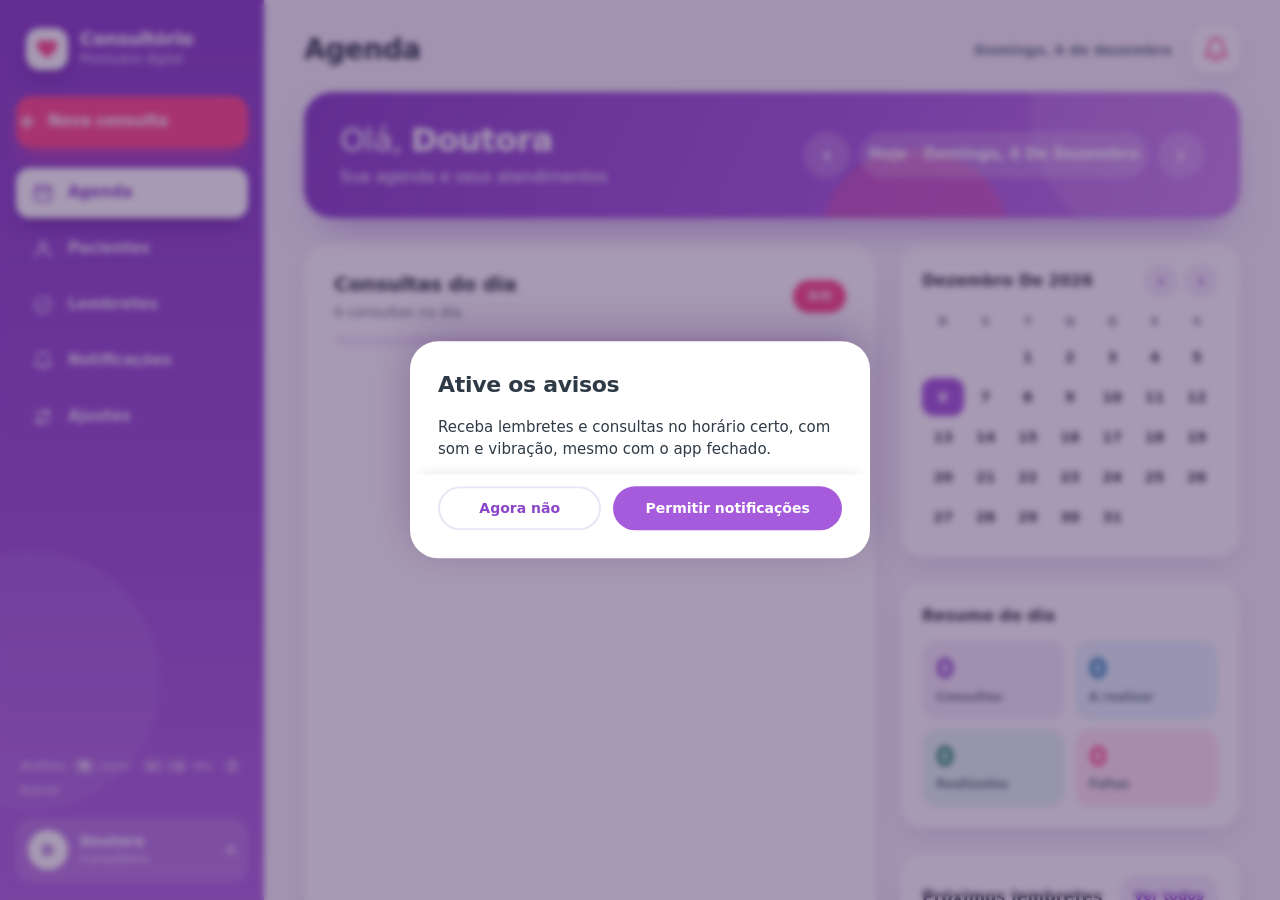
==== index.html @ 51ac5598 "Update index.html" ====
<!DOCTYPE html>
<html lang="pt-BR">
<head>
  <meta charset="UTF-8">
  <meta name="viewport" content="width=device-width, initial-scale=1, viewport-fit=cover, interactive-widget=resizes-content">
  <meta name="theme-color" content="#a55bdb">
  <link rel="manifest" href="manifest.webmanifest">
  <link rel="apple-touch-icon" href="icons/apple-180.png">
  <meta name="apple-mobile-web-app-title" content="Consultório">
  <meta name="color-scheme" content="light">
  <meta name="mobile-web-app-capable" content="yes">
  <meta name="apple-mobile-web-app-capable" content="yes">
  <meta name="apple-mobile-web-app-status-bar-style" content="black-translucent">
  <title>Consultório</title>
  <link rel="stylesheet" href="fonts.css">
  <link rel="stylesheet" href="style.css">
  <link rel="stylesheet" href="desktop.css">
</head>
<body>
  <svg width="0" height="0" style="position:absolute" aria-hidden="true" focusable="false">
    <defs>
      <symbol id="i-plus" viewBox="0 0 24 24" fill="none" stroke="currentColor" stroke-width="2.6" stroke-linecap="round" stroke-linejoin="round"><path d="M12 5v14M5 12h14"/></symbol>
      <symbol id="i-check" viewBox="0 0 24 24" fill="none" stroke="currentColor" stroke-width="3" stroke-linecap="round" stroke-linejoin="round"><path d="M20 6 9 17l-5-5"/></symbol>
      <symbol id="i-trash" viewBox="0 0 24 24" fill="none" stroke="currentColor" stroke-width="1.8" stroke-linecap="round" stroke-linejoin="round"><path d="M3 6h18M8 6V4h8v2M19 6l-1 14H6L5 6M10 11v6M14 11v6"/></symbol>
      <symbol id="i-play" viewBox="0 0 24 24" fill="currentColor" stroke="currentColor" stroke-width="2" stroke-linejoin="round"><path d="M7 4.5v15l13-7.5Z"/></symbol>
      <symbol id="i-pause" viewBox="0 0 24 24" fill="currentColor" stroke="currentColor" stroke-width="2" stroke-linejoin="round"><path d="M7 4h3.5v16H7zM13.5 4H17v16h-3.5z"/></symbol>
      <symbol id="i-reset" viewBox="0 0 24 24" fill="none" stroke="currentColor" stroke-width="2" stroke-linecap="round" stroke-linejoin="round"><path d="M3 12a9 9 0 1 0 3-6.7L3 8"/><path d="M3 3v5h5"/></symbol>
      <symbol id="i-skip" viewBox="0 0 24 24" fill="none" stroke="currentColor" stroke-width="2" stroke-linecap="round" stroke-linejoin="round"><path d="M5 4l10 8-10 8Z"/><path d="M19 5v14"/></symbol>
      <symbol id="i-list" viewBox="0 0 24 24" fill="none" stroke="currentColor" stroke-width="1.7" stroke-linecap="round" stroke-linejoin="round"><path d="M8 6h13M8 12h13M8 18h13M3 6h.01M3 12h.01M3 18h.01"/></symbol>
      <symbol id="i-home" viewBox="0 0 24 24" fill="currentColor" stroke="currentColor" stroke-width="1.6" stroke-linecap="round" stroke-linejoin="round"><path d="M3.5 11 12 4l8.5 7v8.5a1 1 0 0 1-1 1H15v-6H9v6H4.5a1 1 0 0 1-1-1Z"/></symbol>
      <symbol id="i-timer" viewBox="0 0 24 24" fill="none" stroke="currentColor" stroke-width="2" stroke-linecap="round" stroke-linejoin="round"><circle cx="12" cy="13" r="8"/><path d="M12 9v4l2.5 2.5M9 2h6"/></symbol>
      <symbol id="i-chart" viewBox="0 0 24 24" fill="none" stroke="currentColor" stroke-width="2.2" stroke-linecap="round" stroke-linejoin="round"><path d="M5 20v-7M12 20V5M19 20v-10"/></symbol>
      <symbol id="i-settings" viewBox="0 0 24 24" fill="none" stroke="currentColor" stroke-width="2.2" stroke-linecap="round" stroke-linejoin="round"><path d="M4 7h10M18 7h2M4 17h2M10 17h10"/><circle cx="16" cy="7" r="2.2"/><circle cx="8" cy="17" r="2.2"/></symbol>
      <symbol id="i-search" viewBox="0 0 24 24" fill="none" stroke="currentColor" stroke-width="2" stroke-linecap="round" stroke-linejoin="round"><circle cx="11" cy="11" r="7"/><path d="m21 21-4.3-4.3"/></symbol>
      <symbol id="i-heart" viewBox="0 0 24 24" fill="currentColor" stroke="currentColor" stroke-width="1.5" stroke-linejoin="round"><path d="M20.8 4.6a5.5 5.5 0 0 0-7.8 0L12 5.7l-1-1.1a5.5 5.5 0 0 0-7.8 7.8l1 1.1L12 21.2l7.8-7.7 1-1.1a5.5 5.5 0 0 0 0-7.8Z"/></symbol>
      <symbol id="i-calendar" viewBox="0 0 24 24" fill="none" stroke="currentColor" stroke-width="1.6" stroke-linecap="round" stroke-linejoin="round"><rect x="3" y="5" width="18" height="16" rx="3.5"/><path d="M8 3v4M16 3v4M3 10h18M8 15h.01M12 15h.01M16 15h.01"/></symbol>
      <symbol id="i-clock" viewBox="0 0 24 24" fill="none" stroke="currentColor" stroke-width="1.7" stroke-linecap="round" stroke-linejoin="round"><circle cx="12" cy="12" r="9"/><path d="M12 7v5l3 2"/></symbol>
      <symbol id="i-circle-check" viewBox="0 0 24 24" fill="none" stroke="currentColor" stroke-width="1.6" stroke-linecap="round" stroke-linejoin="round"><circle cx="12" cy="12" r="9"/><path d="m8 12.5 2.8 2.8L16 9.5"/></symbol>
      <symbol id="i-flag" viewBox="0 0 24 24" fill="none" stroke="currentColor" stroke-width="2" stroke-linecap="round" stroke-linejoin="round"><path d="M6 21V4"/><path d="M6 4h11l-2.5 4L17 12H6"/></symbol>
      <symbol id="i-download" viewBox="0 0 24 24" fill="none" stroke="currentColor" stroke-width="2" stroke-linecap="round" stroke-linejoin="round"><path d="M12 3v12m0 0-4-4m4 4 4-4M4 21h16"/></symbol>
      <symbol id="i-upload" viewBox="0 0 24 24" fill="none" stroke="currentColor" stroke-width="2" stroke-linecap="round" stroke-linejoin="round"><path d="M12 15V3m0 0L8 7m4-4 4 4M4 21h16"/></symbol>
      <symbol id="i-copy" viewBox="0 0 24 24" fill="none" stroke="currentColor" stroke-width="2" stroke-linecap="round" stroke-linejoin="round"><rect x="9" y="9" width="12" height="12" rx="2"/><path d="M5 15H4a1 1 0 0 1-1-1V4a1 1 0 0 1 1-1h10a1 1 0 0 1 1 1v1"/></symbol>
      <symbol id="i-inbox" viewBox="0 0 24 24" fill="none" stroke="currentColor" stroke-width="1.5" stroke-linecap="round" stroke-linejoin="round"><path d="M22 12h-6l-2 3h-4l-2-3H2"/><path d="M5.5 5.1 2 12v6a2 2 0 0 0 2 2h16a2 2 0 0 0 2-2v-6l-3.5-6.9A2 2 0 0 0 16.7 4H7.3a2 2 0 0 0-1.8 1.1Z"/></symbol>
      <symbol id="i-target" viewBox="0 0 24 24" fill="none" stroke="currentColor" stroke-width="1.8" stroke-linecap="round" stroke-linejoin="round"><circle cx="12" cy="12" r="9"/><circle cx="12" cy="12" r="5"/><circle cx="12" cy="12" r="1"/></symbol>
    <symbol id="i-bell" viewBox="0 0 24 24" fill="none" stroke="currentColor" stroke-width="1.8" stroke-linecap="round" stroke-linejoin="round"><path d="M6 8a6 6 0 0 1 12 0c0 7 3 9 3 9H3s3-2 3-9M10 21h4"/></symbol>
      <symbol id="i-user" viewBox="0 0 24 24" fill="none" stroke="currentColor" stroke-width="1.8" stroke-linecap="round" stroke-linejoin="round"><circle cx="12" cy="8" r="4"/><path d="M4 21a8 8 0 0 1 16 0"/></symbol>
    </defs>
  </svg>
  <div id="app" data-screen="agenda">
    <header class="topbar">
      <div class="tl">
        <button class="back" id="btn-back" type="button" aria-label="Voltar" hidden>‹</button>
        <h1 id="screen-title">Agenda</h1>
      </div>
      <time class="top-date" id="top-date"></time>
      <button class="streak bell js-bell" type="button" aria-label="Notificações"><svg class="ic"><use href="#i-bell"/></svg><b class="js-bell-n" hidden>0</b></button>
    </header>
    <main id="main">
      <section class="screen active" id="screen-agenda">
        <div class="hero">
          <button class="streak bell hero-bell js-bell" type="button" aria-label="Notificações"><svg class="ic"><use href="#i-bell"/></svg><b class="js-bell-n" hidden>0</b></button>
          <h2 class="hello">Olá, <b id="hello-name">Princesa</b></h2>
          <p class="hello-sub">Sua agenda e seus atendimentos</p>
          <div class="dnav">
            <button id="day-prev" type="button" aria-label="Dia anterior">‹</button>
            <button class="lbl" id="day-label" type="button"></button>
            <button id="day-next" type="button" aria-label="Próximo dia">›</button>
          </div>
        </div>
        <div class="panel">
          <div class="panel-h">
            <div>
              <div class="panel-t">Consultas do dia</div>
              <div class="panel-s" id="sum-text">0 consultas no dia</div>
            </div>
            <div class="pill" id="sum-pct">0/0</div>
          </div>
          <div class="bar"><span id="sum-bar"></span></div>
          <ul class="list" id="appt-list"></ul>
          <div class="empty" id="appt-empty" hidden>
            <svg class="ic big-ic"><use href="#i-calendar"/></svg>
            <p class="empty-t">Nenhuma consulta neste dia</p>
            <p class="empty-s">Toque no botão + para agendar.</p>
          </div>
        </div>
        <aside class="side" id="agenda-side" aria-label="Calendário e resumo">
          <section class="dcard">
            <div class="dc-h"><b id="cal-title"></b><span class="cal-nav"><button id="cal-prev" type="button" aria-label="Mês anterior">‹</button><button id="cal-next" type="button" aria-label="Próximo mês">›</button></span></div>
            <div class="cal-wd" aria-hidden="true"><span>D</span><span>S</span><span>T</span><span>Q</span><span>Q</span><span>S</span><span>S</span></div>
            <div class="cal-g" id="cal-grid"></div>
          </section>
          <section class="dcard">
            <div class="dc-h"><span>Resumo do dia</span></div>
            <div class="sx-grid">
              <div class="sx"><b id="sx-total">0</b><span>Consultas</span></div>
              <div class="sx info"><b id="sx-pend">0</b><span>A realizar</span></div>
              <div class="sx ok"><b id="sx-done">0</b><span>Realizadas</span></div>
              <div class="sx bad"><b id="sx-miss">0</b><span>Faltas</span></div>
            </div>
            <p class="next-up" id="next-up" hidden></p>
          </section>
          <section class="dcard">
            <div class="dc-h"><span>Próximos lembretes</span><button class="mini" id="side-rem-all" type="button">Ver todos</button></div>
            <div id="side-rem"></div>
            <p class="row-s dk" id="side-rem-empty" hidden>Nenhum lembrete pendente.</p>
          </section>
        </aside>
      </section>
      <section class="screen" id="screen-patients">
        <label class="search flat">
          <input id="search" type="search" placeholder="Buscar paciente" autocomplete="off" enterkeyhint="search">
          <span class="search-btn"><svg class="ic"><use href="#i-search"/></svg></span>
        </label>
        <div class="card glass" id="patient-card"><div id="patient-list"></div></div>
        <p class="hint" id="patients-empty" hidden>Nenhum paciente encontrado. Toque em + para cadastrar.</p>
      </section>
      <section class="screen" id="screen-patient"><div id="patient-body"></div></section>
      <section class="screen" id="screen-reminders">
        <div class="card glass" id="reminders-card"><div id="reminder-list"></div></div>
        <p class="hint" id="reminders-empty" hidden>Nenhum lembrete. Toque em + para criar.</p>
      </section>
      <section class="screen" id="screen-notifs">
        <div class="card glass" id="notif-card">
          <div class="card-h"><span>Alertas</span><button class="mini" id="notif-readall" type="button">Marcar todas como lidas</button></div>
          <div id="notif-list"></div>
        </div>
        <p class="hint" id="notif-empty" hidden>Nenhuma notificação por enquanto.</p>
      </section>
      <section class="screen" id="screen-more">
        <div class="card glass">
          <div class="card-h"><span>Relatórios</span><button class="mini" id="btn-new-report" type="button">+ Novo</button></div>
          <div id="report-list"></div>
          <p class="row-s" id="reports-empty" hidden>Nenhum relatório gerado.</p>
        </div>
        <div class="card glass">
          <div class="card-h"><span>Perfil profissional</span></div>
          <label class="row"><div><div class="row-t">Nome</div><div class="row-s">Saudação e relatórios</div></div><input class="txt" type="text" maxlength="60" placeholder="Seu nome" autocomplete="off" data-setting="name"></label>
          <label class="row"><div><div class="row-t">CRP</div></div><input class="txt" type="text" maxlength="30" placeholder="00/00000" autocomplete="off" data-setting="crp"></label>
          <label class="row"><div><div class="row-t">Consultório</div></div><input class="txt" type="text" maxlength="60" placeholder="Opcional" autocomplete="off" data-setting="clinic"></label>
        </div>
        <div class="card glass">
          <div class="card-h"><span>Agenda e alertas</span></div>
          <div class="row"><div><div class="row-t">Duração da sessão</div><div class="row-s">minutos (padrão)</div></div><input class="num" type="number" inputmode="numeric" min="10" max="240" data-setting="sessionMin"></div>
          <div class="row"><div><div class="row-t">Avisar antes da consulta</div><div class="row-s">minutos</div></div><input class="num" type="number" inputmode="numeric" min="0" max="1440" data-setting="notifyMin"></div>
          <label class="row"><div><div class="row-t">Vibração</div><div class="row-s">Toques e notificações</div></div><span class="switch"><input type="checkbox" data-setting="vibrate"><i></i></span></label>
          <label class="row"><div><div class="row-t">Som</div></div><span class="switch"><input type="checkbox" data-setting="sound"><i></i></span></label>
        </div>
        <div class="card glass" id="card-push">
          <div class="card-h"><span>Notificações no celular</span><span class="row-s" id="push-status">Verificando…</span></div>
          <p class="row-s" id="push-help"></p>
          <button class="btn light wide mt" id="push-btn" type="button">Ativar notificações</button>
          <label class="row"><div><div class="row-t">Ocultar nome do paciente</div><div class="row-s">Não aparece na tela bloqueada</div></div><span class="switch"><input type="checkbox" id="push-hide"><i></i></span></label>
          <button class="btn soft wide" id="push-test" type="button" hidden>Enviar notificação de teste</button>
        </div>
        <div class="card glass" id="card-cloud">
          <div class="card-h"><span>Conta</span><span class="row-s" id="cloud-status"></span></div>
          <div id="cloud-out">
            <label class="row"><div><div class="row-t">E-mail</div></div><input class="txt" id="cl-email" type="email" autocomplete="username" autocapitalize="none" placeholder="voce@email.com"></label>
            <label class="row"><div><div class="row-t">Senha</div></div><input class="txt" id="cl-pass" type="password" autocomplete="current-password" placeholder="••••••••"></label>
            <button class="btn primary wide" id="cl-login" type="button">Entrar e sincronizar</button>
          </div>
          <div id="cloud-in" hidden>
            <div class="row"><div><div class="row-t" id="cl-who"></div><div class="row-s" id="cl-last"></div></div></div>
            <button class="btn light wide mb" id="cl-sync" type="button">Sincronizar agora</button>
            <button class="btn soft wide" id="cl-logout" type="button">Sair</button>
          </div>
        </div>
        <div class="card glass">
          <div class="card-h"><span>Dados</span></div>
          <div class="btn-grid">
            <button class="btn light" id="btn-export" type="button"><svg class="ic"><use href="#i-download"/></svg>Exportar</button>
            <button class="btn light" id="btn-copy" type="button"><svg class="ic"><use href="#i-copy"/></svg>Copiar</button>
            <button class="btn light" id="btn-import" type="button"><svg class="ic"><use href="#i-upload"/></svg>Importar</button>
          </div>
          <input type="file" id="file-import" accept="application/json,.json" hidden>
          <button class="btn danger wide" id="btn-reset-all" type="button"><svg class="ic"><use href="#i-trash"/></svg>Apagar todos os dados</button>
        </div>
        <p class="hint">Prontuário digital · dados sigilosos, protegidos por login e por regras de acesso na nuvem. · v3</p>
      </section>
    </main>
    <nav class="nav" aria-label="Navegação principal">
      <div class="brand"><span class="brand-mark"><svg class="ic"><use href="#i-heart"/></svg></span><div><b>Consultório</b><small>Prontuário digital</small></div></div>
      <button class="active" data-go="agenda" type="button" aria-label="Agenda" title="Agenda (1)"><svg class="ic"><use href="#i-calendar"/></svg><span>Agenda</span></button>
      <button data-go="patients" type="button" aria-label="Pacientes" title="Pacientes (2)"><svg class="ic"><use href="#i-user"/></svg><span>Pacientes</span></button>
      <button class="fab" id="fab" type="button" aria-label="Novo" title="Novo (N)"><svg class="ic"><use href="#i-plus"/></svg><span class="lbl">Nova consulta</span></button>
      <button data-go="reminders" type="button" aria-label="Lembretes" title="Lembretes (3)"><svg class="ic"><use href="#i-circle-check"/></svg><span>Lembretes</span></button>
      <button class="only-shell" data-go="notifs" type="button" aria-label="Notificações" title="Notificações"><svg class="ic"><use href="#i-bell"/></svg><span>Notificações</span><b class="js-bell-n" hidden>0</b></button>
      <button data-go="more" type="button" aria-label="Mais" title="Ajustes (4)"><svg class="ic"><use href="#i-settings"/></svg><span>Ajustes</span></button>
      <p class="nav-tip">Atalhos: <kbd>N</kbd> novo · <kbd>←</kbd><kbd>→</kbd> dia · <kbd>/</kbd> buscar</p>
      <button class="nav-foot" id="side-me" type="button" aria-label="Perfil e ajustes"><span class="av" id="side-av">P</span><span class="who"><b id="side-name">Princesa</b><small id="side-sub">Consultório</small></span><i class="dot" id="side-dot"></i></button>
    </nav>
  </div>
  <div class="backdrop" id="backdrop"></div>
  <form class="sheet" id="sheet-form" aria-hidden="true" novalidate>
    <div class="grabber"></div>
    <h2 id="form-title"></h2>
    <div id="form-body"></div>
    <div class="btn-grid" id="form-extra"></div>
    <div class="sheet-actions">
      <button type="button" class="btn soft" id="form-cancel">Cancelar</button>
      <button type="submit" class="btn primary">Salvar</button>
    </div>
    <button type="button" class="btn danger wide mt" id="form-del" hidden>Excluir</button>
  </form>
  <div class="sheet" id="sheet-onboard" aria-hidden="true">
    <div class="grabber"></div>
    <h2>Ative os avisos</h2>
    <p class="ob-t">Receba lembretes e consultas no horário certo, com som e vibração, mesmo com o app fechado.</p>
    <p class="ob-t" id="ob-ios" hidden>No iPhone: toque em Compartilhar › Adicionar à Tela de Início e abra o app por lá para poder ativar.</p>
    <div class="sheet-actions">
      <button type="button" class="btn soft" id="ob-later">Agora não</button>
      <button type="button" class="btn primary" id="ob-allow">Permitir notificações</button>
    </div>
  </div>
  <div class="sheet" id="sheet-picker" aria-hidden="true">
    <div class="grabber"></div>
    <h2 id="picker-title"></h2>
    <ul class="pick-list" id="picker-list"></ul>
  </div>
  <div class="dialog" id="dialog" aria-hidden="true">
    <div class="dialog-box" role="alertdialog" aria-labelledby="dlg-title" aria-describedby="dlg-text">
      <h3 id="dlg-title">Confirmar</h3>
      <p id="dlg-text"></p>
      <div class="sheet-actions">
        <button type="button" class="btn soft" id="dlg-cancel">Cancelar</button>
        <button type="button" class="btn danger-solid" id="dlg-ok">Confirmar</button>
      </div>
    </div>
  </div>
  <div class="toasts" id="toasts" aria-live="polite"></div>
  <div id="print-area"></div>
  <script type="module" src="app.js"></script>
</body>
</html>
---- fonts.css ----
/* Montserrat (variável, subset latin) — OFL. Embutida para funcionar 100% offline. */
@font-face {
  font-family: "Montserrat";
  font-style: normal;
  font-weight: 100 900;
  font-display: swap;
  src: url([data-uri]) format("woff2");
}
---- style.css ----
:root {
  --purple: #b574e6;
  --deep: #9650d4;
  --pink: #ff4f8b;
  --navy: #2e3b47;
  --gray: #9fb1be;
  --line: #ece4f5;
  --lav: #f4ecfb;
  --tab-h: 78px;
  --safe-top: env(safe-area-inset-top, 0px);
  --safe-bottom: env(safe-area-inset-bottom, 0px);
  --ease: cubic-bezier(0.2, 0.9, 0.3, 1);
  font-family: "Montserrat", ui-rounded, -apple-system, BlinkMacSystemFont, "Segoe UI", Roboto, "Helvetica Neue", Arial, sans-serif;
}
* { box-sizing: border-box; -webkit-tap-highlight-color: transparent; }
html, body {
  margin: 0;
  height: 100%;
  background: var(--purple);
  color: var(--navy);
  overscroll-behavior: none;
  -webkit-font-smoothing: antialiased;
  -webkit-text-size-adjust: 100%;
  -webkit-touch-callout: none;
  -webkit-user-select: none;
  user-select: none;
}
input { -webkit-user-select: text; user-select: text; }
body { position: fixed; inset: 0; overflow: hidden; }
body.lock #main { overflow: hidden; }
button, input { font: inherit; color: inherit; }
button { border: 0; background: none; cursor: pointer; padding: 0; touch-action: manipulation; }
ul { list-style: none; margin: 0; padding: 0; }
h1, h2, h3, p { margin: 0; }
[hidden] { display: none !important; }
.ic { width: 22px; height: 22px; flex: none; }
.glass { background: var(--deep); color: #fff; }
#app {
  position: relative;
  height: 100%;
  display: flex;
  flex-direction: column;
  background: #fff;
  transition: background 0.3s;
}
#app[data-screen="agenda"] { background: var(--purple); }
#app[data-screen="agenda"] .topbar { display: none; }
.topbar {
  display: flex;
  align-items: center;
  justify-content: space-between;
  background: #fff;
  padding: calc(var(--safe-top) + 22px) 24px 16px;
}
.topbar h1 { font-size: 22px; font-weight: 700; color: var(--navy); letter-spacing: -0.2px; }
.sub { color: var(--gray); font-size: 14px; font-weight: 500; margin-top: 2px; }
.sub::first-letter { text-transform: uppercase; }
.streak {
  min-width: 56px; height: 48px; padding: 0 6px; display: flex; align-items: center; justify-content: center; gap: 6px;
  color: var(--pink); font-weight: 800; border-radius: 24px; transition: transform 0.15s;
}
.streak .ic { width: 28px; height: 28px; }
.streak span { color: var(--navy); font-size: 15px; }
.streak:active { transform: scale(0.9); }
#main {
  flex: 1;
  min-height: 0;
  overflow-y: auto;
  overflow-x: hidden;
  background: var(--purple);
  scroll-behavior: smooth;
  -webkit-overflow-scrolling: touch;
}
#main::-webkit-scrollbar { display: none; }
.screen { display: none; min-height: 100%; }
.screen:not(#screen-agenda) { padding: 24px 22px calc(var(--tab-h) + var(--safe-bottom) + 28px); }
.screen.active { display: block; animation: screenIn 0.35s var(--ease); }
#screen-agenda.active { display: flex; flex-direction: column; }
@keyframes screenIn {
  from { opacity: 0; transform: translateX(18px); }
  to { opacity: 1; transform: none; }
}
.hero { padding: calc(var(--safe-top) + 38px) 24px 26px; color: #fff; }
.hello { font-size: 34px; font-weight: 300; letter-spacing: -0.6px; line-height: 1.15; }
.hello b { font-weight: 800; }
.hello-sub { margin-top: 8px; font-size: 15px; font-weight: 400; color: rgba(255, 255, 255, 0.85); }
.search {
  display: flex; align-items: center; justify-content: space-between; gap: 10px;
  height: 66px; margin: 26px 0 26px; padding: 0 9px 0 28px; border-radius: 33px;
  background: var(--deep);
}
.search input {
  flex: 1; min-width: 0; background: none; border: 0; outline: 0; color: #fff; font-size: 16px; font-weight: 500;
}
.search input::placeholder { color: #fff; opacity: 0.92; }
.search input::-webkit-search-cancel-button { display: none; }
.search-btn { width: 48px; height: 48px; flex: none; border-radius: 50%; background: rgba(255, 255, 255, 0.2); display: grid; place-items: center; color: #fff; }
.search-btn .ic { width: 24px; height: 24px; }
.cat-h { font-size: 18px; font-weight: 500; color: rgba(255, 255, 255, 0.88); margin-bottom: 14px; }
.chips { display: grid; grid-template-columns: repeat(4, 1fr); gap: 12px; }
.chip { display: flex; flex-direction: column; align-items: center; gap: 9px; color: #fff; font-size: 12px; font-weight: 600; min-width: 0; }
.chip .tile {
  width: 100%; aspect-ratio: 1; border-radius: 26px; background: var(--deep); display: grid; place-items: center;
  transition: all 0.28s var(--ease);
}
.chip .tile .ic { width: 34px; height: 34px; }
.chip .lbl { opacity: 0.92; max-width: 100%; overflow: hidden; text-overflow: ellipsis; white-space: nowrap; }
.chip.active .tile { background: #fff; color: var(--deep); box-shadow: 0 10px 22px rgba(72, 20, 128, 0.35); transform: translateY(-2px); }
.chip.active .lbl { font-weight: 800; opacity: 1; }
.chip:active .tile { transform: scale(0.93); }
.panel {
  flex: 1; background: #fff; color: var(--navy);
  border-radius: 34px 34px 0 0;
  padding: 26px 24px calc(var(--tab-h) + var(--safe-bottom) + 24px);
}
.panel-h { display: flex; justify-content: space-between; align-items: center; margin-bottom: 14px; }
.panel-t { font-size: 20px; font-weight: 800; letter-spacing: -0.3px; }
.panel-s { font-size: 13px; color: var(--gray); font-weight: 500; margin-top: 3px; }
.pill { background: var(--pink); color: #fff; padding: 7px 15px; border-radius: 999px; font-weight: 700; font-size: 13px; }
.bar { height: 8px; border-radius: 99px; background: var(--lav); overflow: hidden; margin-bottom: 4px; }
.bar span { display: block; height: 100%; width: 0; border-radius: inherit; background: linear-gradient(90deg, var(--purple), var(--pink)); transition: width 0.6s var(--ease); }
.list { margin-top: 6px; }
.task {
  display: flex; align-items: flex-start; gap: 12px; padding: 18px 0;
  border-top: 1px solid var(--line);
  animation: taskIn 0.4s var(--ease) backwards;
  transition: opacity 0.3s, transform 0.3s;
}
.task:first-child { border-top: 0; }
.task.removing { opacity: 0; transform: translateX(48px); }
@keyframes taskIn { from { opacity: 0; transform: translateY(10px); } }
.check { width: 44px; height: 44px; flex: none; display: grid; place-items: center; margin: -7px 0 -7px -9px; border-radius: 50%; }
.check .ic {
  width: 26px; height: 26px; padding: 5px; border-radius: 50%;
  border: 2px solid var(--purple); color: transparent; transition: all 0.3s var(--ease);
}
.check:active .ic { transform: scale(0.8); }
.task.done .check .ic { background: var(--purple); color: #fff; }
.task-main { flex: 1; min-width: 0; }
.task-top { display: flex; align-items: flex-start; justify-content: space-between; gap: 12px; }
.task-title { font-size: 17px; font-weight: 700; line-height: 1.3; overflow-wrap: anywhere; padding-top: 2px; cursor: pointer; }
.task.done .task-title { color: var(--gray); text-decoration: line-through; font-weight: 600; }
.pill-btn {
  position: relative; flex: none; height: 34px; padding: 0 20px; border-radius: 999px;
  background: var(--pink); color: #fff; font-weight: 700; font-size: 14px;
  box-shadow: 0 5px 14px rgba(255, 79, 139, 0.35); transition: transform 0.15s;
}
.pill-btn::after { content: ""; position: absolute; inset: -8px -4px; }
.pill-btn:active { transform: scale(0.92); }
.task.done .pill-btn { display: none; }
.task-rows { cursor: pointer; }
.trow { display: flex; align-items: center; gap: 10px; margin-top: 10px; color: var(--gray); font-size: 14px; font-weight: 500; min-height: 26px; }
.trow span.rt { flex: 1; min-width: 0; overflow: hidden; text-overflow: ellipsis; white-space: nowrap; }
.ri { width: 26px; height: 26px; flex: none; border-radius: 50%; border: 1.6px solid var(--purple); color: var(--purple); display: grid; place-items: center; }
.ri .ic { width: 14px; height: 14px; }
.task[data-p="alta"] .ri.p { border-color: var(--pink); color: var(--pink); }
.task[data-p="media"] .ri.p { border-color: #ffa35c; color: #ffa35c; }
.task[data-p="baixa"] .ri.p { border-color: #3cc9a0; color: #3cc9a0; }
.trow.over { color: var(--pink); font-weight: 700; }
.trow.over .ri { border-color: var(--pink); color: var(--pink); }
.trow .icon-btn { margin: -10px -10px -10px auto; }
.icon-btn { width: 44px; height: 44px; border-radius: 50%; display: grid; place-items: center; color: var(--gray); transition: transform 0.15s, background 0.2s; }
.icon-btn:active { transform: scale(0.86); background: var(--lav); color: var(--pink); }
.icon-btn .ic { width: 20px; height: 20px; }
.sk { height: 68px; margin-top: 12px; border-radius: 20px; background: var(--lav); position: relative; overflow: hidden; }
.sk::after {
  content: ""; position: absolute; inset: 0;
  background: linear-gradient(100deg, transparent 20%, rgba(255, 255, 255, 0.85) 50%, transparent 80%);
  transform: translateX(-100%); animation: shimmer 1.3s infinite;
}
@keyframes shimmer { to { transform: translateX(100%); } }
.empty { text-align: center; padding: 40px 16px 20px; color: var(--gray); }
.big-ic { width: 64px; height: 64px; margin-bottom: 10px; color: var(--purple); }
.empty-t { color: var(--navy); font-weight: 800; font-size: 18px; margin-bottom: 4px; }
.empty-s { font-size: 14px; font-weight: 500; }
.nav {
  position: fixed; z-index: 30; left: 0; right: 0; bottom: 0;
  height: calc(var(--tab-h) + var(--safe-bottom));
  padding: 0 10px var(--safe-bottom);
  display: grid; grid-template-columns: 1fr 1fr 88px 1fr 1fr; align-items: center;
  background: #fff; transition: background 0.3s;
}
.nav::before {
  content: ""; position: absolute; top: 0; left: 30px; right: 30px; height: 2px; border-radius: 2px;
  background: #b9c7d2; transition: background 0.3s;
}
#app:not([data-screen="agenda"]) .nav { background: var(--purple); }
#app:not([data-screen="agenda"]) .nav::before { background: rgba(255, 255, 255, 0.75); }
.nav button[data-go] {
  position: relative; height: 60px; display: grid; place-items: center; color: var(--gray);
  transition: color 0.25s, transform 0.15s;
}
.nav button[data-go] .ic { width: 28px; height: 28px; transition: transform 0.3s var(--ease); }
.nav button[data-go].active { color: var(--purple); }
.nav button[data-go].active .ic { transform: scale(1.12); }
.nav button[data-go].active::after {
  content: ""; position: absolute; bottom: 5px; width: 5px; height: 5px; border-radius: 50%; background: currentColor;
}
.nav button[data-go]:active { transform: scale(0.88); }
#app:not([data-screen="agenda"]) .nav button[data-go] { color: rgba(255, 255, 255, 0.66); }
#app:not([data-screen="agenda"]) .nav button[data-go].active { color: #fff; }
.fab {
  justify-self: center; width: 66px; height: 66px; border-radius: 50%; display: grid; place-items: center; color: #fff;
  background: var(--pink); box-shadow: 0 10px 24px rgba(255, 79, 139, 0.45);
  transition: transform 0.25s var(--ease), background 0.3s, box-shadow 0.3s;
}
.fab .ic { width: 32px; height: 32px; }
.fab:active { transform: scale(0.88) rotate(90deg); }
#app:not([data-screen="agenda"]) .fab { background: var(--deep); box-shadow: none; }
.seg { display: flex; gap: 10px; margin-bottom: 26px; }
.seg button {
  flex: 1; min-height: 48px; padding: 0 6px; border-radius: 999px; background: var(--deep); color: #fff;
  font-weight: 600; font-size: 13px; transition: all 0.25s var(--ease);
}
.seg button.active { background: #fff; color: var(--deep); font-weight: 800; box-shadow: 0 6px 16px rgba(72, 20, 128, 0.3); }
.seg button:active { transform: scale(0.95); }
.timer {
  position: relative; width: min(76vw, 310px); aspect-ratio: 1; margin: 4px auto 26px;
  border-radius: 50%; display: grid; place-items: center; background: var(--deep); color: #fff;
}
.ring { position: absolute; inset: 4px; width: calc(100% - 8px); height: calc(100% - 8px); transform: rotate(-90deg); }
.ring circle { fill: none; stroke-width: 9; }
.ring-bg { stroke: rgba(255, 255, 255, 0.18); }
.ring-fg {
  stroke: #fff; stroke-linecap: round; stroke-dasharray: 565.49; stroke-dashoffset: 0;
  transition: stroke-dashoffset 0.3s linear;
}
#screen-focus[data-mode="short"] .ring-fg,
#screen-focus[data-mode="long"] .ring-fg { stroke: #ffc2dc; }
.timer-center { text-align: center; z-index: 1; }
.time { font-size: clamp(54px, 17vw, 74px); font-weight: 700; letter-spacing: -2px; font-variant-numeric: tabular-nums; line-height: 1; }
.mode-label { margin-top: 10px; color: rgba(255, 255, 255, 0.85); font-weight: 600; letter-spacing: 1.2px; text-transform: uppercase; font-size: 12px; }
.active-task {
  width: 100%; min-height: 58px; border-radius: 29px; display: flex; align-items: center; gap: 12px;
  padding: 0 24px; text-align: left; font-weight: 600; font-size: 15px; margin-bottom: 26px;
  background: var(--deep); color: rgba(255, 255, 255, 0.85); transition: transform 0.15s;
}
.active-task span { flex: 1; overflow: hidden; text-overflow: ellipsis; white-space: nowrap; }
.active-task.has { color: #fff; }
.active-task:active { transform: scale(0.98); }
.controls { display: flex; align-items: center; justify-content: center; gap: 24px; }
.ctrl { width: 60px; height: 60px; border-radius: 50%; display: grid; place-items: center; background: var(--deep); color: #fff; transition: transform 0.15s var(--ease); }
.ctrl:active { transform: scale(0.88); }
.ctrl.main { width: 86px; height: 86px; background: #fff; color: var(--deep); box-shadow: 0 12px 28px rgba(72, 20, 128, 0.35); }
.ctrl.main .ic { width: 34px; height: 34px; }
.dots { display: flex; justify-content: center; gap: 10px; margin-top: 28px; }
.dots i { width: 12px; height: 12px; border-radius: 50%; border: 2px solid rgba(255, 255, 255, 0.85); transition: all 0.3s var(--ease); }
.dots i.on { background: #fff; transform: scale(1.1); }
.hint { text-align: center; color: rgba(255, 255, 255, 0.85); font-size: 13px; font-weight: 500; margin: 14px 0 4px; }
.grid { display: grid; grid-template-columns: 1fr 1fr; gap: 14px; margin-bottom: 16px; }
.stat { border-radius: 28px; padding: 18px; }
.stat-l { color: rgba(255, 255, 255, 0.8); font-size: 13px; font-weight: 500; }
.stat-v { font-size: 24px; font-weight: 800; margin-top: 8px; letter-spacing: -0.5px; }
.card { border-radius: 28px; padding: 20px 20px; margin-bottom: 16px; }
.card-h { display: flex; justify-content: space-between; align-items: center; font-weight: 700; font-size: 17px; margin-bottom: 10px; }
.muted { color: rgba(255, 255, 255, 0.8); font-weight: 500; font-size: 14px; }
.chart { display: flex; align-items: flex-end; justify-content: space-between; gap: 8px; height: 170px; padding-top: 18px; }
.col { flex: 1; height: 100%; display: flex; flex-direction: column; justify-content: flex-end; align-items: center; gap: 6px; }
.col .v { font-size: 11px; color: rgba(255, 255, 255, 0.85); font-weight: 600; min-height: 14px; }
.col .b { width: 100%; max-width: 32px; border-radius: 12px; min-height: 6px; height: 0; background: #fff; transition: height 0.7s var(--ease); }
.col.zero .b { background: rgba(255, 255, 255, 0.22); }
.col.today .b { background: var(--pink); }
.col .d { font-size: 12px; color: rgba(255, 255, 255, 0.8); text-transform: capitalize; font-weight: 500; }
.col.today .d { color: #fff; font-weight: 800; }
.kv { display: flex; justify-content: space-between; align-items: center; padding: 14px 0; border-top: 1px solid rgba(255, 255, 255, 0.16); color: rgba(255, 255, 255, 0.85); font-size: 14px; font-weight: 500; }
.kv b { color: #fff; font-weight: 800; }
.row { display: flex; justify-content: space-between; align-items: center; gap: 12px; min-height: 60px; padding: 8px 0; border-top: 1px solid rgba(255, 255, 255, 0.16); }
.card-h + .row { border-top: 0; }
.row-t { font-weight: 600; font-size: 15px; }
.row-s { color: rgba(255, 255, 255, 0.7); font-size: 12px; margin-top: 2px; font-weight: 500; }
.num, .txt {
  height: 48px; border-radius: 24px; font-weight: 700; font-size: 16px; text-align: center; outline: none;
  background: rgba(255, 255, 255, 0.18); border: 2px solid transparent; color: #fff;
}
.num { width: 78px; }
.txt { width: 150px; padding: 0 16px; text-align: right; }
.txt::placeholder { color: rgba(255, 255, 255, 0.6); font-weight: 500; }
.num:focus, .txt:focus { border-color: #fff; }
.switch { position: relative; width: 56px; height: 32px; flex: none; }
.switch input { position: absolute; inset: 0; opacity: 0; margin: 0; width: 100%; height: 100%; cursor: pointer; z-index: 1; }
.switch i { position: absolute; inset: 0; border-radius: 99px; background: rgba(255, 255, 255, 0.28); transition: background 0.3s; }
.switch i::after {
  content: ""; position: absolute; top: 3px; left: 3px; width: 26px; height: 26px; border-radius: 50%;
  background: #fff; box-shadow: 0 2px 6px rgba(40, 0, 80, 0.3); transition: transform 0.3s var(--ease);
}
.switch input:checked + i { background: var(--pink); }
.switch input:checked + i::after { transform: translateX(24px); }
.btn-grid { display: grid; grid-template-columns: repeat(3, 1fr); gap: 10px; margin: 4px 0 12px; }
.btn {
  min-height: 52px; border-radius: 26px; display: inline-flex; align-items: center; justify-content: center; gap: 8px;
  font-weight: 700; font-size: 14px; padding: 0 14px; transition: transform 0.15s var(--ease), filter 0.2s;
}
.btn:active { transform: scale(0.95); filter: brightness(0.96); }
.btn .ic { width: 18px; height: 18px; }
.btn.wide { width: 100%; }
.btn.light { background: #fff; color: var(--deep); }
.btn.danger { background: var(--pink); color: #fff; }
.btn.primary { background: var(--purple); color: #fff; }
.btn.soft { background: var(--lav); color: var(--deep); }
.btn.danger-solid { background: var(--pink); color: #fff; }
.backdrop {
  position: fixed; inset: 0; z-index: 40; background: rgba(46, 16, 74, 0.5);
  opacity: 0; pointer-events: none; transition: opacity 0.3s;
}
.backdrop.open { opacity: 1; pointer-events: auto; }
.sheet {
  position: fixed; z-index: 50; left: 0; right: 0; bottom: 0;
  max-height: 90dvh; overflow-y: auto; background: #fff; color: var(--navy);
  border-radius: 34px 34px 0 0; padding: 12px 24px calc(var(--safe-bottom) + 26px);
  transform: translateY(105%); transition: transform 0.4s var(--ease); visibility: hidden;
  box-shadow: 0 -10px 40px rgba(60, 10, 100, 0.25);
}
.sheet.open { transform: none; visibility: visible; }
.grabber { width: 42px; height: 5px; border-radius: 9px; background: #e2d6ee; margin: 2px auto 16px; }
.sheet h2 { font-size: 22px; font-weight: 800; margin-bottom: 16px; letter-spacing: -0.3px; }
.field { display: block; margin-bottom: 16px; }
.field > span { display: block; color: var(--gray); font-size: 13px; font-weight: 600; margin: 0 0 7px 6px; }
.field input {
  width: 100%; height: 54px; border-radius: 27px; padding: 0 20px; font-size: 16px; font-weight: 500; outline: none;
  background: #fff; border: 2px solid var(--purple); color: var(--deep); color-scheme: light;
  transition: border-color 0.2s, box-shadow 0.2s;
}
.field input::placeholder { color: #cdb3ee; }
.field input:focus, .field input:focus-visible { outline: none; box-shadow: 0 0 0 4px rgba(181, 116, 230, 0.22); }
.two .field input { padding: 0 14px; }
.field input.err { border-color: var(--pink); animation: shake 0.35s; }
@keyframes shake { 25% { transform: translateX(-6px); } 75% { transform: translateX(6px); } }
.two { display: grid; grid-template-columns: 1fr 1fr; gap: 12px; }
.sheet-actions { display: grid; grid-template-columns: 1fr 1.4fr; gap: 12px; margin-top: 8px; }
.sheet .seg { margin: 0; gap: 8px; }
.sheet .seg button { background: var(--lav); color: var(--deep); font-size: 14px; }
.sheet .seg button.active { background: var(--purple); color: #fff; box-shadow: none; }
.pick-list { display: flex; flex-direction: column; gap: 10px; }
.pick {
  width: 100%; min-height: 56px; border-radius: 28px; display: flex; align-items: center; gap: 12px;
  padding: 0 22px; text-align: left; font-weight: 600; background: var(--lav); color: var(--navy);
  border: 2px solid transparent; transition: transform 0.15s, background 0.2s;
}
.pick:active { transform: scale(0.98); }
.pick.sel { border-color: var(--purple); background: #efe0fb; }
.pick span { flex: 1; overflow: hidden; text-overflow: ellipsis; white-space: nowrap; }
.pick small { color: var(--deep); font-weight: 700; }
.dialog {
  position: fixed; inset: 0; z-index: 60; display: grid; place-items: center; padding: 24px;
  background: rgba(46, 16, 74, 0.55); opacity: 0; pointer-events: none; transition: opacity 0.25s;
}
.dialog.open { opacity: 1; pointer-events: auto; }
.dialog-box { width: 100%; max-width: 360px; border-radius: 30px; padding: 24px; background: #fff; transform: scale(0.92); transition: transform 0.3s var(--ease); }
.dialog.open .dialog-box { transform: none; }
.dialog-box h3 { font-size: 19px; font-weight: 800; margin-bottom: 8px; }
.dialog-box p { color: var(--gray); font-size: 14px; font-weight: 500; line-height: 1.5; margin-bottom: 16px; }
.toasts {
  position: fixed; z-index: 100; left: 16px; right: 16px; top: calc(var(--safe-top) + 12px);
  display: flex; flex-direction: column; align-items: center; gap: 8px; pointer-events: none;
}
.toast {
  pointer-events: auto; display: flex; align-items: center; gap: 12px; max-width: 420px; width: 100%;
  min-height: 54px; padding: 8px 10px 8px 22px; border-radius: 27px; font-size: 14px; font-weight: 600;
  background: var(--navy); color: #fff; box-shadow: 0 10px 30px rgba(30, 10, 60, 0.35);
  transform: translateY(-24px) scale(0.95); opacity: 0; transition: all 0.35s var(--ease);
}
.toast.show { transform: none; opacity: 1; }
.toast span { flex: 1; }
.toast button { min-height: 40px; padding: 0 18px; border-radius: 20px; color: #fff; font-weight: 700; background: var(--pink); }
.toast.ok { background: var(--deep); }
.toast.err { background: #d63a6a; }
button:focus-visible, input:focus-visible { outline: 2px solid var(--pink); outline-offset: 2px; }
@media (prefers-reduced-motion: reduce) {
  *, *::before, *::after { animation-duration: 0.01ms !important; transition-duration: 0.01ms !important; }
}
@media (max-height: 680px) {
  .timer { width: min(58vw, 230px); margin-bottom: 18px; }
  .hero { padding-top: calc(var(--safe-top) + 24px); }
}
.topbar .tl{display:flex;align-items:center}
.back{width:44px;height:44px;margin:0 4px 0 -10px;color:var(--navy);font-size:30px;font-weight:700}
.bell{position:relative}
.bell b{position:absolute;top:2px;right:2px;min-width:18px;height:18px;border-radius:9px;background:var(--pink);color:#fff;font-size:11px;display:grid;place-items:center;padding:0 4px}
.hero{position:relative}
.hero-bell{position:absolute;top:calc(var(--safe-top) + 26px);right:14px;color:#fff}
.dnav{display:flex;align-items:center;gap:10px;margin-top:24px}
.dnav button{width:46px;height:46px;border-radius:50%;background:var(--deep);color:#fff;font-size:24px;font-weight:700}
.dnav .lbl{flex:1;width:auto;border-radius:23px;font-size:15px;font-weight:700;text-transform:capitalize}
.appt{display:flex;gap:14px;padding:16px 0;border-top:1px solid var(--line);cursor:pointer}
.appt:first-child{border-top:0}
.appt .tm{width:56px;flex:none;font-weight:800;font-size:16px;color:var(--deep)}
.appt .tm small{display:block;color:var(--gray);font-weight:600;font-size:11px;margin-top:2px}
.appt .bd{flex:1;min-width:0}
.appt .nm{font-weight:700;font-size:16px;overflow-wrap:anywhere}
.appt .sb{color:var(--gray);font-size:13px;font-weight:500;margin-top:3px}
.st{flex:none;align-self:center;height:32px;padding:0 12px;border-radius:99px;font-size:12px;font-weight:700;background:var(--lav);color:var(--deep)}
.st[data-s="confirmada"]{background:#e3f6ff;color:#1b7fb3}
.st[data-s="realizada"]{background:#dcf6ec;color:#16885f}
.st[data-s="faltou"],.st[data-s="cancelada"]{background:#ffe3ec;color:var(--pink)}
.item{display:flex;align-items:center;gap:12px;min-height:60px;padding:10px 0;border-top:1px solid rgba(255,255,255,.16);cursor:pointer;text-align:left;width:100%;color:#fff}
.card-h + .item,.item:first-child{border-top:0}
.item .bd{flex:1;min-width:0}
.item .t{font-weight:700;font-size:15px;overflow-wrap:anywhere}
.item .s{color:rgba(255,255,255,.72);font-size:12px;font-weight:500;margin-top:2px}
.item.unread .t::before{content:"";display:inline-block;width:8px;height:8px;border-radius:50%;background:var(--pink);margin-right:8px}
.item.done .t{text-decoration:line-through;opacity:.7}
.tick{width:28px;height:28px;border-radius:50%;border:2px solid #fff;display:grid;place-items:center;flex:none;color:transparent}
.tick .ic{width:16px;height:16px}
.tick.on{background:#fff;color:var(--deep)}
.mini{height:34px;padding:0 14px;border-radius:17px;background:rgba(255,255,255,.2);color:#fff;font-weight:700;font-size:13px}
.mini.mt{margin-top:10px}
.search.flat{margin:0 0 16px;height:58px}
.field textarea,.field select{width:100%;border-radius:22px;padding:14px 18px;font-size:15px;font-weight:500;outline:none;background:#fff;border:2px solid var(--purple);color:var(--deep);font-family:inherit;resize:vertical;min-height:54px;color-scheme:light}
.field select{height:54px;padding:0 18px;border-radius:27px}
.field textarea.err,.field select.err{border-color:var(--pink);animation:shake .35s}
.field.chk{display:flex;align-items:center;gap:12px}
.field.chk span{margin:0;order:2;flex:1}
.field.chk input{width:26px;height:26px;padding:0;order:1;flex:none}
.rv{display:flex;gap:8px;align-items:center;margin-bottom:8px}
.rv span{flex:1;font-size:14px;font-weight:600;color:var(--navy);margin:0}
.rv select{width:150px;height:44px;padding:0 10px;font-size:14px}
.row-s.dk{color:var(--gray)}
.btn.mt{margin-top:12px}
.btn.mb{margin-bottom:10px}
#form-extra:empty{display:none}
#form-extra{margin:4px 0 12px}
.hint[hidden]{display:none}
#print-area{display:none}
@media print{body>*:not(#print-area){display:none!important}#print-area{display:block;white-space:pre-wrap;font:14px/1.6 Georgia,serif;color:#000}html,body{position:static!important;overflow:visible!important;height:auto!important;background:#fff!important}}

/* ===== v2: app nativo, legibilidade e gestos ===== */
:root{--gray:#667887;--purple:#a55bdb;--deep:#8a45c8;--tab-h:80px;--body:system-ui,-apple-system,"Segoe UI",Roboto,"Helvetica Neue",sans-serif}
body,input,textarea,select,.row-s,.item .s,.appt .sb,.panel-s,.hint,.field>span,.dialog-box p,.toast,.btn,.pick{font-family:var(--body)}
body{line-height:1.45}
input,textarea{-webkit-user-select:text;user-select:text}
#main{scroll-behavior:auto;touch-action:pan-y pinch-zoom}
@keyframes screenIn{from{opacity:0;transform:translateX(var(--dir,18px))}to{opacity:1;transform:none}}
.row-s{font-size:13.5px;color:rgba(255,255,255,.88)}
.item .s{font-size:14px;color:rgba(255,255,255,.9)}
.item .t{font-size:16px}
.appt .sb{font-size:14px}.appt .tm small{font-size:12px}
.panel-s,.hint,.field>span{font-size:14px}
.hello-sub{font-size:16px;color:#fff}
.st{min-height:40px;font-size:13px;position:relative}
.st::after{content:"";position:absolute;inset:-6px -4px}
.nav button[data-go]{display:flex;flex-direction:column;align-items:center;justify-content:center;gap:3px}
.nav button[data-go] .ic{width:25px;height:25px}
.nav button[data-go] span{font-size:11.5px;font-weight:700;letter-spacing:.1px}
.nav button[data-go].active::after{display:none}
.toasts{top:auto;bottom:calc(var(--tab-h) + var(--safe-bottom) + 12px)}
.toast{transform:translateY(24px) scale(.95)}.toast.show{transform:none}
.sheet-actions{position:sticky;bottom:0;margin:8px -24px 0;padding:12px 24px 4px;background:#fff;box-shadow:0 -8px 12px -8px rgba(60,10,100,.12)}
.grabber{width:48px;height:6px;margin-bottom:12px}
.btn,.mini,.dnav button{min-height:44px}
.field textarea{font-size:16px}
.ob-t{color:var(--navy);font-size:15px;margin-bottom:14px}
---- desktop.css ----
/* ==========================================================================
   Consultório — layout horizontal / PC
   O layout vertical (celular) continua 100% no style.css.
   Camadas:
     SHELL  PC (≥1000px) ou celular/tablet em paisagem (≥640px): barra lateral + topo
     WIDE   ≥1000px ou paisagem ≥840px: pacientes lista+detalhe, ajustes em 2 colunas
     RAIL   barra lateral compacta (só ícones) quando falta largura/altura
   ========================================================================== */

/* ---- elementos exclusivos do layout horizontal: ocultos no celular ---- */
.brand, .nav-foot, .nav-tip, .nav button.only-shell[data-go], .side, .top-date, .fab .lbl, .av { display: none; }

/* ========================== SHELL ========================== */
@media (min-width: 1000px), (orientation: landscape) and (min-width: 640px) {
  :root {
    --side-w: 264px;
    --safe-left: env(safe-area-inset-left, 0px);
    --safe-right: env(safe-area-inset-right, 0px);
    --bg-d: #f7f3fb;
    --sh: 0 1px 2px rgba(70, 25, 120, 0.05), 0 10px 28px -12px rgba(70, 25, 120, 0.2);
    --gap: 24px;
  }
  html, body { background: var(--bg-d); -webkit-user-select: text; user-select: text; }
  button { -webkit-user-select: none; user-select: none; }
  #app, #app[data-screen] {
    background: var(--bg-d);
    padding-left: calc(var(--side-w) + var(--safe-left));
    padding-right: var(--safe-right);
  }

  /* ---- topo ---- */
  #app[data-screen] .topbar { display: flex; background: transparent; padding: calc(var(--safe-top) + 26px) 40px 10px; gap: 16px; }
  .topbar h1 { font-size: 28px; font-weight: 800; letter-spacing: -0.5px; }
  .topbar .top-date { display: block; margin: 0 4px 0 auto; font-size: 14px; font-weight: 600; color: var(--gray); }
  .topbar .top-date::first-letter { text-transform: uppercase; }
  .topbar .bell { min-width: 48px; width: 48px; height: 48px; border-radius: 16px; background: #fff; box-shadow: var(--sh); color: var(--pink); }
  .topbar .bell:hover { transform: translateY(-1px); }
  .hero-bell { display: none; }
  .back { border-radius: 50%; }
  .back:hover { background: var(--lav); }

  /* ---- conteúdo ---- */
  #main { background: transparent; scrollbar-width: thin; scrollbar-color: #d9c5ee transparent; }
  #main .screen:not(#screen-agenda), #main #screen-agenda { padding: 8px 40px 48px; }
  .screen { width: 100%; max-width: 1560px; margin-inline: auto; }
  .screen.active { animation: deskIn 0.28s var(--ease); }
  @keyframes deskIn { from { opacity: 0; transform: translateY(8px); } }
  #screen-reminders, #screen-notifs { max-width: 900px; margin-inline: 0; }
  #screen-more { max-width: 1100px; margin-inline: 0; }

  /* ---- cartões: de roxo (celular) para branco (PC) ---- */
  .card.glass { background: #fff; color: var(--navy); border-radius: 24px; padding: 22px 24px; margin-bottom: 20px; box-shadow: var(--sh); }
  .card-h { font-size: 16px; font-weight: 800; margin-bottom: 12px; }
  .row { border-top: 1px solid var(--line); }
  .card-h + .row { border-top: 0; }
  .row-t { font-size: 15px; }
  .row-s { color: var(--gray); font-size: 13.5px; }
  .row-s.dk { color: var(--gray); }
  .hint { color: var(--gray); text-align: left; }
  .mini { background: var(--lav); color: var(--deep); transition: background 0.15s; }
  .mini:hover { background: #eadcf8; }
  .tick { border-color: var(--purple); }
  .tick.on { background: var(--purple); color: #fff; }
  .num, .txt { background: #fff; border: 2px solid var(--line); color: var(--navy); }
  .num:focus, .txt:focus { border-color: var(--purple); }
  .txt { width: 220px; }
  .txt::placeholder { color: #aab7c3; }
  .switch i { background: #dccdee; }
  .switch input:checked + i { background: var(--purple); }
  .btn:hover { filter: brightness(0.97); }
  .btn.light { background: var(--lav); color: var(--deep); }
  .btn.light:hover { background: #eadcf8; filter: none; }
  .btn.soft { background: #fff; color: var(--deep); box-shadow: inset 0 0 0 2px var(--line); }
  .btn.soft:hover { background: var(--lav); filter: none; }
  .btn.danger { background: #ffe9f0; color: var(--pink); }
  .btn.danger:hover { background: #ffdbe7; filter: none; }

  /* ---- linhas de lista ---- */
  .item { position: relative; color: var(--navy); border-top: 0; border-radius: 14px; padding: 11px 12px; margin: 0 -12px; width: calc(100% + 24px); gap: 14px; transition: background 0.15s; }
  .item + .item::before { content: ""; position: absolute; top: 0; left: 12px; right: 12px; height: 1px; background: var(--line); }
  .item:hover { background: var(--lav); }
  .item:hover::before, .item:hover + .item::before { opacity: 0; }
  .item .t { font-size: 15.5px; }
  .item .s { color: var(--gray); font-size: 13.5px; }
  .item.sel { background: var(--lav); box-shadow: inset 3px 0 0 var(--purple); }
  .item.sel .t { color: var(--deep); }
  .item.late .s { color: var(--pink); font-weight: 600; }
  .item.done .t { color: var(--gray); }

  .av { display: grid; place-items: center; flex: none; width: 42px; height: 42px; border-radius: 50%; background: linear-gradient(135deg, #c98cf1, #8a45c8); color: #fff; font-weight: 800; font-size: 14px; letter-spacing: 0.3px; }
  .av.lg { width: 76px; height: 76px; font-size: 26px; box-shadow: 0 12px 24px -10px rgba(110, 40, 180, 0.6); }

  .search { background: #fff; box-shadow: var(--sh); height: 56px; margin: 0 0 16px; padding: 0 7px 0 22px; transition: box-shadow 0.2s; }
  .search.flat { height: 56px; margin: 0 0 16px; }
  .search:focus-within { box-shadow: 0 0 0 3px rgba(165, 91, 219, 0.32); }
  .search input { color: var(--navy); font-size: 15px; }
  .search input::placeholder { color: #9aa9b6; opacity: 1; }
  .search-btn { width: 42px; height: 42px; background: var(--lav); color: var(--deep); }
  .search-btn .ic { width: 20px; height: 20px; }

  /* ---- agenda ---- */
  #screen-agenda.active { display: grid; grid-template-columns: minmax(0, 1fr); gap: var(--gap); align-content: start; }
  .hero {
    position: relative; overflow: hidden; padding: 30px 36px; border-radius: 28px; color: #fff;
    display: grid; grid-template-columns: minmax(0, 1fr) minmax(260px, 400px); grid-template-areas: "h dn" "s dn";
    align-items: center; column-gap: 32px;
    background: linear-gradient(115deg, #8a45c8 0%, #a55bdb 55%, #c27ae8 100%);
    box-shadow: 0 18px 40px -18px rgba(110, 40, 180, 0.55);
  }
  .hero::before, .hero::after { content: ""; position: absolute; border-radius: 50%; pointer-events: none; }
  .hero::before { width: 280px; height: 280px; right: -70px; top: -120px; background: rgba(255, 255, 255, 0.1); }
  .hero::after { width: 190px; height: 190px; right: 230px; bottom: -120px; background: rgba(255, 79, 139, 0.3); }
  .hello { grid-area: h; font-size: 32px; position: relative; z-index: 1; }
  .hello-sub { grid-area: s; margin-top: 6px; position: relative; z-index: 1; }
  .dnav { grid-area: dn; margin: 0; position: relative; z-index: 1; }
  .dnav button { background: rgba(255, 255, 255, 0.2); transition: background 0.15s, transform 0.15s; }
  .dnav button:hover { background: rgba(255, 255, 255, 0.34); }

  .panel { flex: none; border-radius: 28px; padding: 28px 30px 22px; box-shadow: var(--sh); min-height: 320px; }
  .panel-t { font-size: 20px; }
  .bar { height: 10px; margin-bottom: 10px; }
  .appt { position: relative; align-items: center; gap: 18px; padding: 16px 14px 16px 22px; margin-top: 4px; border-top: 0; border-radius: 18px; transition: background 0.15s; }
  .appt:hover { background: #faf6fe; }
  .appt::before { content: ""; position: absolute; left: 4px; top: 14px; bottom: 14px; width: 4px; border-radius: 4px; background: #d9c5ee; }
  .appt[data-s="confirmada"]::before { background: #4fb3e6; }
  .appt[data-s="realizada"]::before { background: #3cc9a0; }
  .appt[data-s="faltou"]::before, .appt[data-s="cancelada"]::before { background: #ffb3cb; }
  .appt.next { background: #fcf5ff; }
  .appt.next::before { background: var(--pink); }
  .appt .tm { width: 78px; font-size: 20px; }
  .appt .nm { font-size: 17px; }
  .st:hover { filter: brightness(0.96); }

  /* coluna lateral da agenda */
  .side { display: grid; gap: var(--gap); align-content: start; grid-template-columns: repeat(auto-fit, minmax(260px, 1fr)); }
  .dcard { min-width: 0; background: #fff; border-radius: 24px; padding: 22px; box-shadow: var(--sh); }
  .dc-h { display: flex; align-items: center; justify-content: space-between; gap: 10px; margin-bottom: 14px; font-size: 16px; font-weight: 800; }
  .dc-h b { text-transform: capitalize; font-weight: 800; }
  .cal-nav { display: flex; gap: 6px; }
  .cal-nav button { width: 34px; height: 34px; border-radius: 50%; background: var(--lav); color: var(--deep); font-size: 18px; font-weight: 700; transition: background 0.15s; }
  .cal-nav button:hover { background: #eadcf8; }
  .cal-wd, .cal-g { display: grid; grid-template-columns: repeat(7, 1fr); text-align: center; }
  .cal-wd span { padding: 2px 0 8px; font-size: 11px; font-weight: 700; color: var(--gray); }
  .cal-g { row-gap: 2px; }
  .cd { position: relative; height: 38px; border-radius: 12px; font-size: 14px; font-weight: 600; color: var(--navy); transition: background 0.15s; }
  .cd:hover { background: var(--lav); }
  .cd.today { color: var(--pink); font-weight: 800; }
  .cd.has::after { content: ""; position: absolute; left: 50%; bottom: 4px; width: 5px; height: 5px; margin-left: -2.5px; border-radius: 50%; background: var(--purple); }
  .cd.today.has::after { background: var(--pink); }
  .cd.sel { background: var(--purple); color: #fff; font-weight: 800; }
  .cd.sel.has::after { background: #fff; }
  .sx-grid { display: grid; grid-template-columns: 1fr 1fr; gap: 10px; }
  .sx { padding: 14px 14px 12px; border-radius: 16px; background: var(--lav); }
  .sx b { display: block; font-size: 26px; font-weight: 800; line-height: 1.1; letter-spacing: -0.5px; color: var(--deep); }
  .sx span { font-size: 12px; font-weight: 600; color: var(--gray); }
  .sx.info { background: #e6f5fd; } .sx.info b { color: #1b7fb3; }
  .sx.ok { background: #e4f7ef; } .sx.ok b { color: #16885f; }
  .sx.bad { background: #ffe9f0; } .sx.bad b { color: var(--pink); }
  .next-up { margin-top: 12px; padding: 12px 14px; border-radius: 14px; background: #fff1f6; color: var(--pink); font-size: 14px; font-weight: 700; overflow-wrap: anywhere; }
  .dcard .item { margin: 0 -10px; width: calc(100% + 20px); padding: 9px 10px; }
  .dcard .item .t { font-size: 14.5px; }
  .dcard .item .s { font-size: 12.5px; }

  /* ---- barra lateral ---- */
  .nav {
    position: fixed; z-index: 30; top: 0; bottom: 0; left: 0; right: auto; height: auto; overflow: hidden auto;
    width: calc(var(--side-w) + var(--safe-left));
    padding: calc(var(--safe-top) + 24px) 16px calc(var(--safe-bottom) + 18px) calc(16px + var(--safe-left));
    display: flex; flex-direction: column; align-items: stretch; gap: 6px; grid-template-columns: none;
    color: #fff; scrollbar-width: none;
  }
  .nav::-webkit-scrollbar { display: none; }
  #app[data-screen] .nav { background: linear-gradient(180deg, #8a45c8 0%, #9a52d3 55%, #b06be0 100%); }
  .nav::before { display: none; }
  .nav::after { content: ""; position: absolute; left: -100px; bottom: 90px; width: 260px; height: 260px; border-radius: 50%; background: rgba(255, 255, 255, 0.07); pointer-events: none; }
  .nav > * { position: relative; z-index: 1; }
  .nav button:focus-visible { outline-color: #fff; }

  .brand { display: flex; align-items: center; gap: 12px; order: -3; padding: 4px 10px 20px; }
  .brand-mark { width: 42px; height: 42px; flex: none; border-radius: 14px; display: grid; place-items: center; background: #fff; color: var(--pink); box-shadow: 0 8px 18px rgba(50, 0, 100, 0.25); }
  .brand-mark .ic { width: 22px; height: 22px; }
  .brand b { display: block; font-size: 18px; font-weight: 800; letter-spacing: -0.3px; line-height: 1.1; }
  .brand small { display: block; margin-top: 2px; font-size: 12px; font-weight: 500; opacity: 0.85; }

  .fab { order: -2; justify-self: auto; width: 100%; height: 52px; margin: 0 0 14px; border-radius: 16px; display: flex; flex-direction: row; gap: 10px; }
  #app[data-screen] .fab { background: var(--pink); box-shadow: 0 12px 24px -8px rgba(255, 79, 139, 0.7); }
  .fab:hover { filter: brightness(1.06); }
  .fab:active { transform: scale(0.97); }
  .fab .ic { width: 22px; height: 22px; }
  .fab .lbl { display: inline; font-size: 15px; font-weight: 700; white-space: nowrap; }

  .nav button[data-go] { width: 100%; height: 50px; padding: 0 16px; border-radius: 14px; flex-direction: row; justify-content: flex-start; gap: 14px; transition: background 0.15s, color 0.15s; }
  .nav button.only-shell[data-go] { display: flex; }
  .nav button[data-go] .ic { width: 22px; height: 22px; }
  .nav button[data-go].active .ic { transform: none; }
  .nav button[data-go] span { font-size: 15px; font-weight: 600; letter-spacing: 0; }
  #app[data-screen] .nav button[data-go] { color: rgba(255, 255, 255, 0.86); }
  #app[data-screen] .nav button[data-go]:hover { background: rgba(255, 255, 255, 0.14); color: #fff; }
  #app[data-screen] .nav button[data-go].active { background: #fff; color: var(--deep); box-shadow: 0 10px 22px -10px rgba(40, 0, 90, 0.6); }
  .nav button[data-go] .js-bell-n { margin-left: auto; min-width: 22px; height: 22px; padding: 0 6px; border-radius: 11px; display: grid; place-items: center; background: var(--pink); color: #fff; font-size: 12px; font-weight: 800; }

  .nav-tip { display: block; margin: auto 4px 10px; font-size: 12px; line-height: 2; color: rgba(255, 255, 255, 0.78); }
  .nav-tip kbd { font: inherit; font-weight: 700; padding: 1px 6px; margin: 0 1px; border-radius: 6px; background: rgba(255, 255, 255, 0.18); color: #fff; }
  .nav-foot { display: flex; align-items: center; gap: 12px; width: 100%; padding: 12px; border-radius: 16px; background: rgba(255, 255, 255, 0.14); color: #fff; text-align: left; transition: background 0.15s; }
  .nav-foot:hover { background: rgba(255, 255, 255, 0.24); }
  .nav-foot .av { width: 40px; height: 40px; background: #fff; color: var(--deep); box-shadow: none; }
  .nav-foot .who { flex: 1; min-width: 0; }
  .nav-foot .who b { display: block; overflow: hidden; text-overflow: ellipsis; white-space: nowrap; font-size: 14px; font-weight: 700; }
  .nav-foot .who small { display: block; overflow: hidden; text-overflow: ellipsis; white-space: nowrap; font-size: 12px; opacity: 0.82; }
  .nav-foot .dot { width: 10px; height: 10px; flex: none; border-radius: 50%; background: rgba(255, 255, 255, 0.4); }
  .dot[data-s="ok"], .dot[data-s="idle"] { background: #5be3b4; }
  .dot[data-s="syncing"] { background: #ffd166; }
  .dot[data-s="error"], .dot[data-s="offline"] { background: #ff7aa5; }

  /* ---- janelas: formulário vira painel lateral; seletor/aviso viram modal ---- */
  .backdrop { background: rgba(46, 16, 74, 0.42); backdrop-filter: blur(3px); }
  .grabber { display: none; }
  #sheet-form {
    left: auto; top: 0; right: 0; bottom: 0; width: min(600px, 100vw); max-height: none;
    border-radius: 28px 0 0 28px; padding: 30px 34px calc(var(--safe-bottom) + 20px);
    transform: translateX(105%); box-shadow: -18px 0 60px rgba(60, 10, 100, 0.28);
  }
  #sheet-form.open { transform: none; }
  #sheet-form h2 { font-size: 24px; }
  #sheet-form .sheet-actions { margin: 12px -34px 0; padding: 16px 34px 6px; }
  #form-body { display: grid; grid-template-columns: 1fr 1fr; column-gap: 16px; }
  #form-body .field { min-width: 0; }
  #form-body .field:has(textarea), #form-body .field:has(input[type="text"]), #form-body .field.chk, #form-body .field:has(.rv), #form-body div.field { grid-column: 1 / -1; }
  #sheet-picker, #sheet-onboard {
    left: 50%; right: auto; top: 50%; bottom: auto; width: min(460px, 92vw); max-height: 80dvh; border-radius: 28px; padding: 28px 28px 24px;
    transform: translate(-50%, -46%) scale(0.96); opacity: 0; transition: transform 0.3s var(--ease), opacity 0.25s, visibility 0.3s;
  }
  #sheet-picker.open, #sheet-onboard.open { transform: translate(-50%, -50%); opacity: 1; }
  .pick:hover { background: #efe0fb; }

  /* ---- avisos ---- */
  .toasts { left: calc(var(--side-w) + var(--safe-left) + 20px); right: calc(24px + var(--safe-right)); top: auto; bottom: calc(var(--safe-bottom) + 24px); align-items: flex-end; }
  .toast { transform: translateY(14px) scale(0.97); }
}

/* ========================== WIDE ========================== */
@media (min-width: 1000px), (orientation: landscape) and (min-width: 840px) {
  /* pacientes: lista à esquerda, prontuário à direita */
  #app[data-screen="patients"] #main {
    overflow: hidden; display: grid; gap: var(--gap); padding: 8px 40px 32px;
    grid-template-columns: minmax(280px, 380px) minmax(0, 1fr); grid-template-rows: minmax(0, 1fr);
  }
  #app[data-screen="patients"] #main .screen.active { height: 100%; min-height: 0; overflow-y: auto; padding: 0; max-width: none; margin: 0; scrollbar-width: thin; scrollbar-color: #d9c5ee transparent; }
  #screen-patients .card.glass { margin-bottom: 4px; }
  #patient-body { display: grid; grid-template-columns: repeat(auto-fill, minmax(300px, 1fr)); gap: var(--gap); align-items: start; padding-bottom: 24px; }
  #patient-body .card.glass { margin-bottom: 0; }
  .pat-head { grid-column: 1 / -1; display: grid; grid-template-columns: auto minmax(0, 1fr) auto; align-items: center; gap: 22px; padding: 24px 28px; }
  .pat-head .card-h { margin-bottom: 6px; font-size: 24px; letter-spacing: -0.4px; }
  .pat-head .row-s { margin-top: 2px; }
  .pat-head .btn-grid { margin: 0; grid-template-columns: repeat(3, auto); }
  .detail-empty { grid-column: 1 / -1; padding: 120px 16px; }

  /* ajustes em duas colunas */
  #screen-more.active { display: block; columns: 2 380px; column-gap: var(--gap); }
  #screen-more .card.glass { break-inside: avoid; }
  #screen-more .hint { column-span: all; }
}

/* agenda em duas colunas (lista do dia + coluna lateral) */
@media (min-width: 1000px) {
  #screen-agenda.active { grid-template-columns: minmax(0, 1fr) 340px; }
  .hero { grid-column: 1 / -1; }
  .side { grid-template-columns: 1fr; }
}

/* ========================== RAIL (barra lateral só de ícones) ========================== */
@media (min-width: 1000px) and (max-width: 1099px),
       (orientation: landscape) and (min-width: 640px) and (max-width: 1099px),
       (orientation: landscape) and (min-width: 640px) and (max-height: 560px),
       (min-width: 1000px) and (max-height: 560px) {
  :root { --side-w: 84px; }
  .nav { align-items: center; padding: calc(var(--safe-top) + 18px) 12px calc(var(--safe-bottom) + 16px) calc(12px + var(--safe-left)); }
  .brand { padding: 0 0 16px; justify-content: center; }
  .brand > div { display: none; }
  .fab { width: 56px; height: 56px; margin: 0 auto 12px; border-radius: 50%; }
  .fab .lbl { display: none; }
  .nav button[data-go] { width: 56px; height: 56px; padding: 0; margin: 0 auto; justify-content: center; }
  .nav button[data-go] span { display: none; }
  .nav button[data-go] .js-bell-n { position: absolute; top: 5px; right: 3px; margin: 0; min-width: 18px; height: 18px; font-size: 11px; padding: 0 4px; }
  .nav-tip { display: none; }
  .nav-foot { width: auto; margin-top: auto; padding: 0; background: none; }
  .nav-foot .who, .nav-foot .dot { display: none; }
  .toasts { left: calc(var(--side-w) + var(--safe-left) + 16px); }
  #main .screen:not(#screen-agenda), #main #screen-agenda { padding-left: 28px; padding-right: 28px; }
  #app[data-screen] .topbar { padding-left: 28px; padding-right: 28px; }
}

/* ========================== paisagem baixa (celular deitado) ========================== */
@media (orientation: landscape) and (min-width: 640px) and (max-height: 560px),
       (min-width: 1000px) and (max-height: 560px) {
  #app[data-screen] .topbar { padding-top: calc(var(--safe-top) + 12px); padding-bottom: 4px; }
  .topbar h1 { font-size: 22px; }
  .topbar .bell { width: 42px; height: 42px; min-width: 42px; border-radius: 14px; }
  #main .screen:not(#screen-agenda), #main #screen-agenda { padding-top: 6px; padding-bottom: 24px; }
  .nav { padding-top: calc(var(--safe-top) + 10px); gap: 4px; }
  .brand, .nav-foot { display: none; }
  .fab { width: 48px; height: 48px; margin-bottom: 8px; }
  .nav button[data-go] { width: 46px; height: 46px; }
  .hero { padding: 18px 24px; }
  .hello { font-size: 24px; }
  .hello-sub { display: none; }
  .panel { padding: 20px 22px 14px; min-height: 0; }
  .dcard { padding: 16px; }
  .cd { height: 30px; }
  .sx { padding: 10px 12px; }
  .sx b { font-size: 22px; }
  .pat-head { padding: 16px 20px; }
  .av.lg { width: 56px; height: 56px; font-size: 20px; }
  .toasts { bottom: calc(var(--safe-bottom) + 14px); }
}
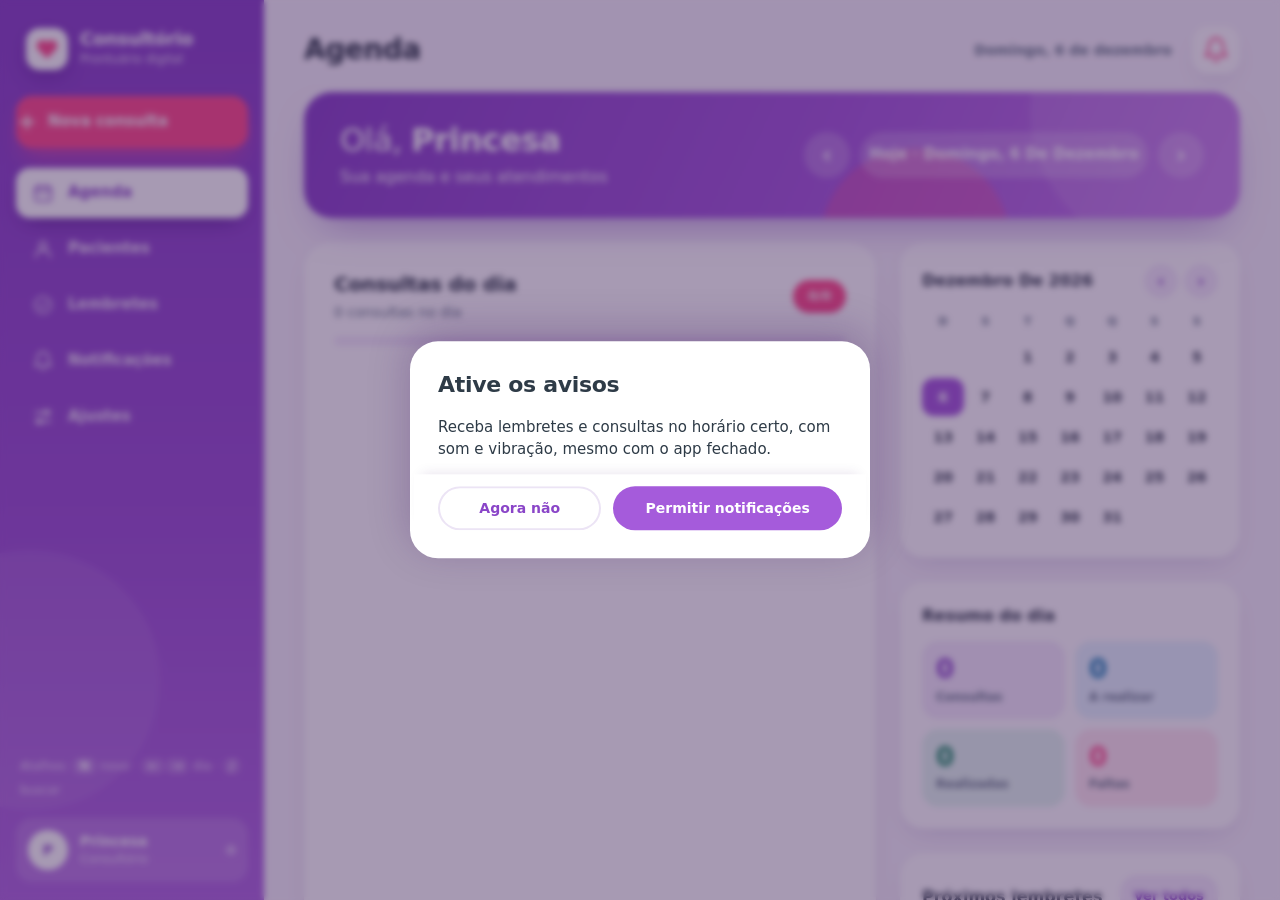
==== commit 194f4e77: "Troca Doutora por Princesa e ajusta service worker" ====
--- a/index.html
+++ b/index.html
@@ -6,6 +6,7 @@
   <meta name="theme-color" content="#a55bdb">
   <link rel="manifest" href="manifest.webmanifest">
   <link rel="apple-touch-icon" href="icons/apple-180.png">
+  <link rel="icon" type="image/png" href="icons/icon-192.png">
   <meta name="apple-mobile-web-app-title" content="Consultório">
   <meta name="color-scheme" content="light">
   <meta name="mobile-web-app-capable" content="yes">
@@ -232,4 +233,3 @@
   <script type="module" src="app.js"></script>
 </body>
 </html>
-
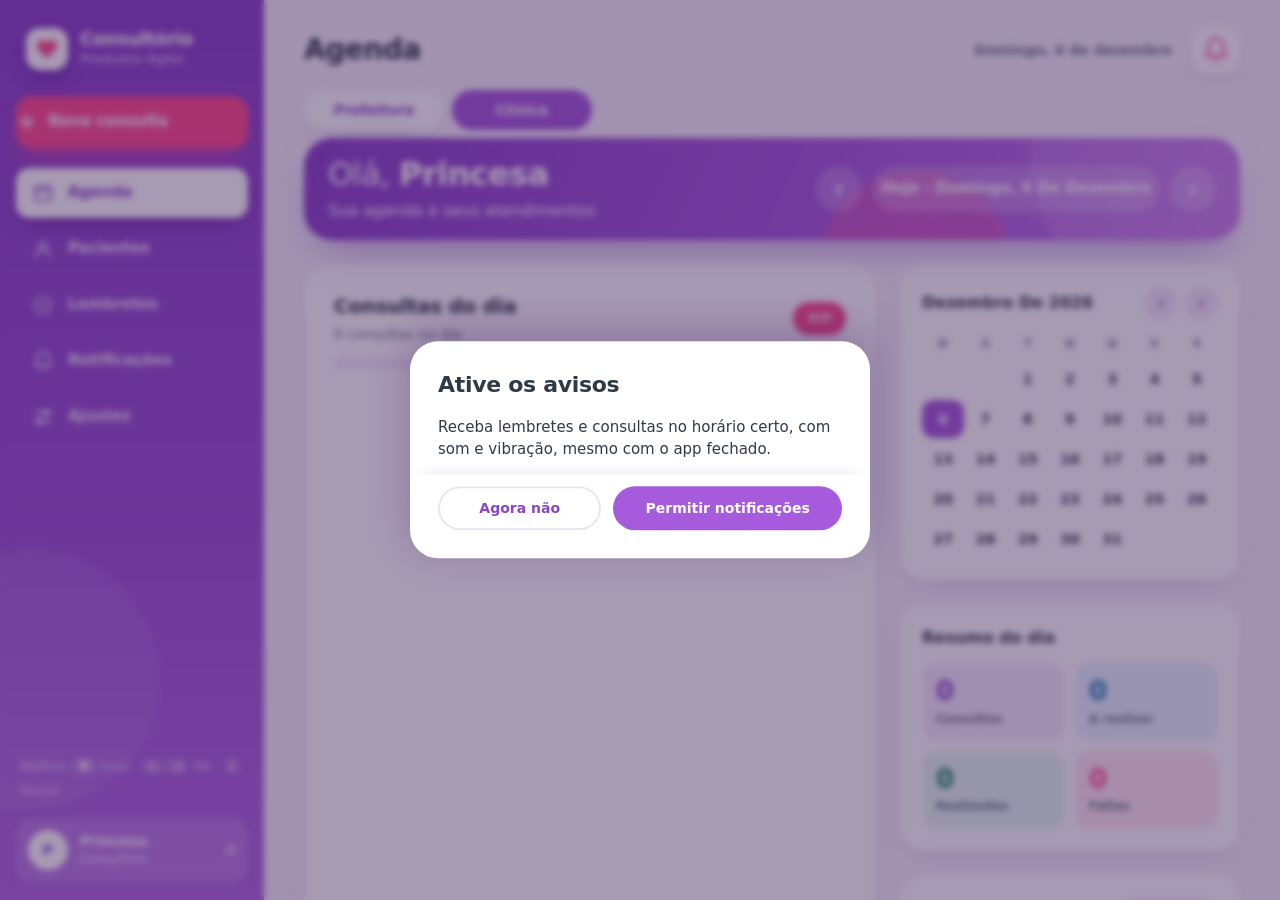
==== commit 0f1eddf6: "Separa Prefeitura e Clínica em abas" ====
--- a/index.html
+++ b/index.html
@@ -57,6 +57,7 @@
       <button class="streak bell js-bell" type="button" aria-label="Notificações"><svg class="ic"><use href="#i-bell"/></svg><b class="js-bell-n" hidden>0</b></button>
     </header>
     <main id="main">
+      <div class="wp-bar" id="wp-bar" role="group" aria-label="Local de atendimento"><button type="button" data-wp="prefeitura" aria-pressed="false">Prefeitura</button><button type="button" data-wp="clinica" class="active" aria-pressed="true">Clínica</button></div>
       <section class="screen active" id="screen-agenda">
         <div class="hero">
           <button class="streak bell hero-bell js-bell" type="button" aria-label="Notificações"><svg class="ic"><use href="#i-bell"/></svg><b class="js-bell-n" hidden>0</b></button>
--- a/style.css
+++ b/style.css
@@ -449,3 +449,12 @@
 .btn,.mini,.dnav button{min-height:44px}
 .field textarea{font-size:16px}
 .ob-t{color:var(--navy);font-size:15px;margin-bottom:14px}
+/* ---- abas de local de atendimento (Prefeitura / Clínica) ---- */
+.wp-bar { display: flex; gap: 8px; padding: 14px 20px 0; }
+.wp-bar button { flex: 1; min-height: 40px; padding: 0 14px; border-radius: 999px; background: var(--lav); color: var(--deep); font-weight: 700; font-size: 14px; transition: background 0.2s, color 0.2s, transform 0.15s; }
+.wp-bar button.active { background: var(--purple); color: #fff; }
+.wp-bar button:active { transform: scale(0.96); }
+#app[data-screen="agenda"] .wp-bar { padding-top: calc(var(--safe-top) + 14px); }
+#app[data-screen="agenda"] .wp-bar button { background: rgba(255, 255, 255, 0.22); color: #fff; }
+#app[data-screen="agenda"] .wp-bar button.active { background: #fff; color: var(--deep); }
+#app[data-screen="agenda"] .hero { padding-top: 22px; }
--- a/desktop.css
+++ b/desktop.css
@@ -313,3 +313,11 @@
   .av.lg { width: 56px; height: 56px; font-size: 20px; }
   .toasts { bottom: calc(var(--safe-bottom) + 14px); }
 }
+
+/* ---- abas de local de atendimento no layout horizontal ---- */
+@media (min-width: 1000px), (orientation: landscape) and (min-width: 640px) {
+  .wp-bar, #app[data-screen="agenda"] .wp-bar { padding: 6px 40px 0; }
+  .wp-bar button, #app[data-screen="agenda"] .wp-bar button { flex: 0 0 auto; min-width: 140px; background: #fff; color: var(--deep); box-shadow: var(--sh); }
+  .wp-bar button.active, #app[data-screen="agenda"] .wp-bar button.active { background: var(--purple); color: #fff; box-shadow: none; }
+  #app[data-screen="agenda"] .hero { padding: 18px 24px; }
+}
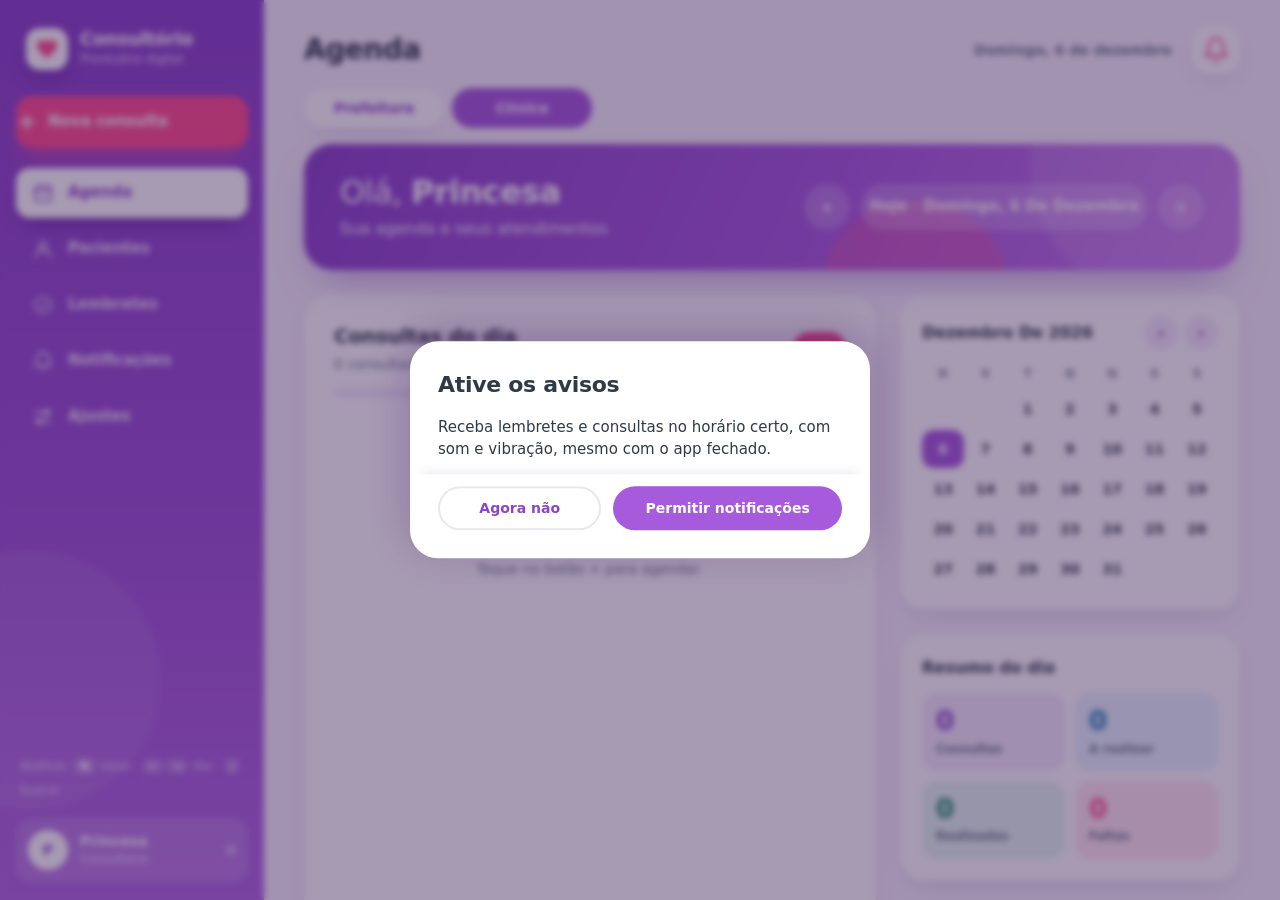
==== commit 98b08876: "Corrige layout das abas Prefeitura/Clínica" ====
--- a/index.html
+++ b/index.html
@@ -56,8 +56,8 @@
       <time class="top-date" id="top-date"></time>
       <button class="streak bell js-bell" type="button" aria-label="Notificações"><svg class="ic"><use href="#i-bell"/></svg><b class="js-bell-n" hidden>0</b></button>
     </header>
+    <div class="wp-bar" id="wp-bar" role="group" aria-label="Local de atendimento"><button type="button" data-wp="prefeitura" aria-pressed="false">Prefeitura</button><button type="button" data-wp="clinica" class="active" aria-pressed="true">Clínica</button></div>
     <main id="main">
-      <div class="wp-bar" id="wp-bar" role="group" aria-label="Local de atendimento"><button type="button" data-wp="prefeitura" aria-pressed="false">Prefeitura</button><button type="button" data-wp="clinica" class="active" aria-pressed="true">Clínica</button></div>
       <section class="screen active" id="screen-agenda">
         <div class="hero">
           <button class="streak bell hero-bell js-bell" type="button" aria-label="Notificações"><svg class="ic"><use href="#i-bell"/></svg><b class="js-bell-n" hidden>0</b></button>
--- a/style.css
+++ b/style.css
@@ -450,11 +450,17 @@
 .field textarea{font-size:16px}
 .ob-t{color:var(--navy);font-size:15px;margin-bottom:14px}
 /* ---- abas de local de atendimento (Prefeitura / Clínica) ---- */
-.wp-bar { display: flex; gap: 8px; padding: 14px 20px 0; }
+/* A barra fica entre o topo e o #main (fora da área rolável): sempre visível e sem mexer no layout das telas. */
+.wp-bar { flex: none; display: flex; gap: 8px; padding: 0 20px 6px; }
 .wp-bar button { flex: 1; min-height: 40px; padding: 0 14px; border-radius: 999px; background: var(--lav); color: var(--deep); font-weight: 700; font-size: 14px; transition: background 0.2s, color 0.2s, transform 0.15s; }
 .wp-bar button.active { background: var(--purple); color: #fff; }
 .wp-bar button:active { transform: scale(0.96); }
-#app[data-screen="agenda"] .wp-bar { padding-top: calc(var(--safe-top) + 14px); }
+#app[data-screen="agenda"] .wp-bar { padding-top: calc(var(--safe-top) + 14px); padding-bottom: 4px; }
 #app[data-screen="agenda"] .wp-bar button { background: rgba(255, 255, 255, 0.22); color: #fff; }
 #app[data-screen="agenda"] .wp-bar button.active { background: #fff; color: var(--deep); }
-#app[data-screen="agenda"] .hero { padding-top: 22px; }
+#app[data-screen="patient"] .wp-bar { display: none; }
+/* celular em pé: a barra já ocupa a área do entalhe, então o topo da agenda encolhe */
+@media (max-width: 999px) and (orientation: portrait), (max-width: 639px) {
+  #app[data-screen="agenda"] .hero { padding-top: 20px; }
+  #app[data-screen="agenda"] .hero-bell { top: 12px; }
+}
--- a/desktop.css
+++ b/desktop.css
@@ -313,11 +313,20 @@
   .av.lg { width: 56px; height: 56px; font-size: 20px; }
   .toasts { bottom: calc(var(--safe-bottom) + 14px); }
 }
-
 /* ---- abas de local de atendimento no layout horizontal ---- */
 @media (min-width: 1000px), (orientation: landscape) and (min-width: 640px) {
-  .wp-bar, #app[data-screen="agenda"] .wp-bar { padding: 6px 40px 0; }
+  .wp-bar, #app[data-screen="agenda"] .wp-bar { padding: 4px 40px 8px; }
   .wp-bar button, #app[data-screen="agenda"] .wp-bar button { flex: 0 0 auto; min-width: 140px; background: #fff; color: var(--deep); box-shadow: var(--sh); }
   .wp-bar button.active, #app[data-screen="agenda"] .wp-bar button.active { background: var(--purple); color: #fff; box-shadow: none; }
-  #app[data-screen="agenda"] .hero { padding: 18px 24px; }
-}
+}
+@media (min-width: 1000px) and (max-width: 1099px),
+       (orientation: landscape) and (min-width: 640px) and (max-width: 1099px),
+       (orientation: landscape) and (min-width: 640px) and (max-height: 560px),
+       (min-width: 1000px) and (max-height: 560px) {
+  .wp-bar, #app[data-screen="agenda"] .wp-bar { padding-left: 28px; padding-right: 28px; }
+}
+@media (orientation: landscape) and (min-width: 640px) and (max-height: 560px),
+       (min-width: 1000px) and (max-height: 560px) {
+  .wp-bar, #app[data-screen="agenda"] .wp-bar { padding-top: 0; padding-bottom: 4px; }
+  .wp-bar button { min-height: 34px; font-size: 13px; }
+}
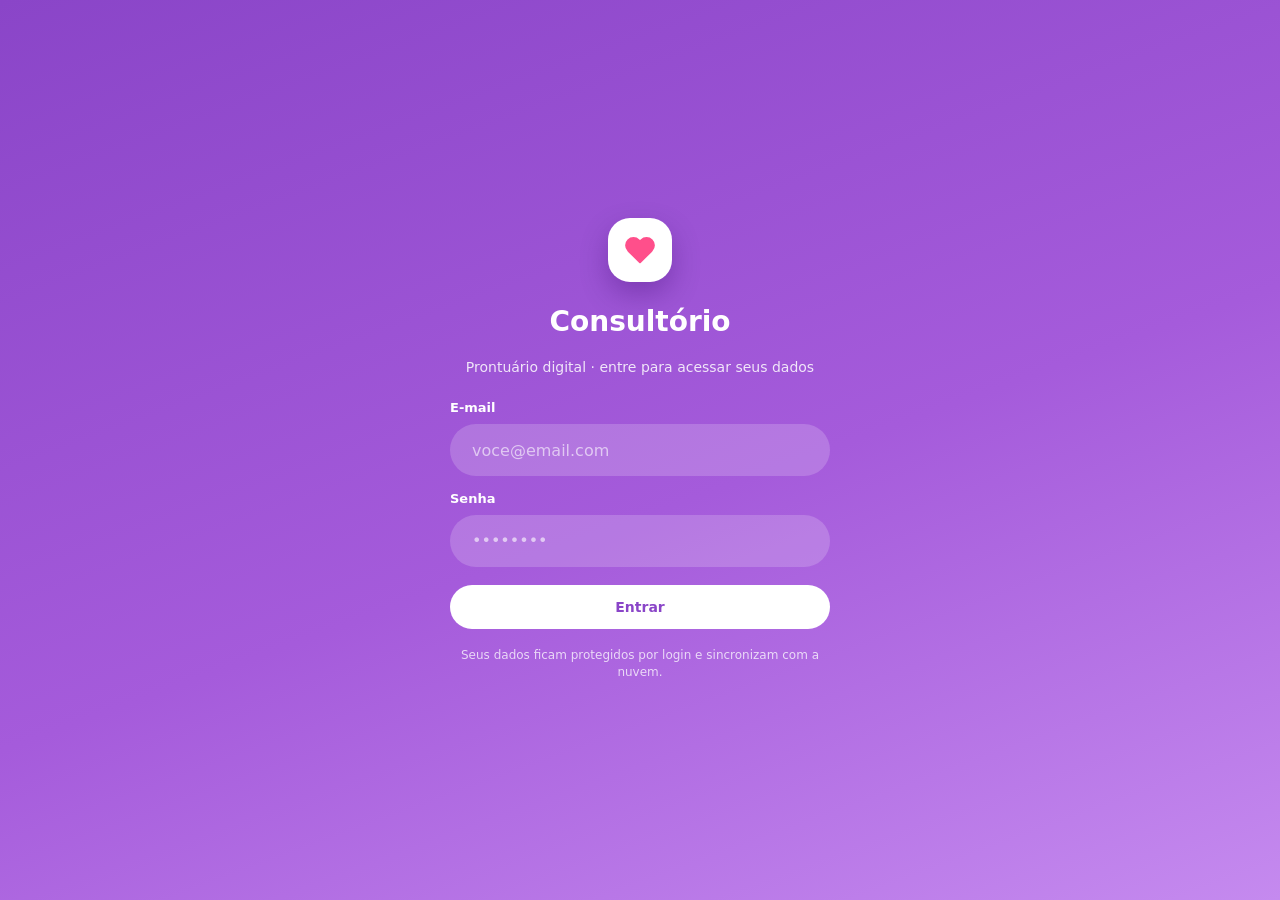
==== commit 6f10abbc: "Adiciona tela de login inicial" ====
--- a/index.html
+++ b/index.html
@@ -13,6 +13,7 @@
   <meta name="apple-mobile-web-app-capable" content="yes">
   <meta name="apple-mobile-web-app-status-bar-style" content="black-translucent">
   <title>Consultório</title>
+  <script>try{if(localStorage.getItem('psi.auth.v1'))document.documentElement.classList.add('authed')}catch(e){}</script>
   <link rel="stylesheet" href="fonts.css">
   <link rel="stylesheet" href="style.css">
   <link rel="stylesheet" href="desktop.css">
@@ -47,6 +48,18 @@
       <symbol id="i-user" viewBox="0 0 24 24" fill="none" stroke="currentColor" stroke-width="1.8" stroke-linecap="round" stroke-linejoin="round"><circle cx="12" cy="8" r="4"/><path d="M4 21a8 8 0 0 1 16 0"/></symbol>
     </defs>
   </svg>
+  <div id="login" role="dialog" aria-modal="true" aria-labelledby="lg-title">
+    <form class="lg-box" id="lg-form" novalidate>
+      <span class="lg-mark"><svg class="ic"><use href="#i-heart"/></svg></span>
+      <h1 id="lg-title">Consultório</h1>
+      <p class="lg-sub">Prontuário digital · entre para acessar seus dados</p>
+      <label class="lg-field"><span>E-mail</span><input id="lg-email" type="email" autocomplete="username" autocapitalize="none" autocorrect="off" spellcheck="false" placeholder="voce@email.com" required></label>
+      <label class="lg-field"><span>Senha</span><input id="lg-pass" type="password" autocomplete="current-password" placeholder="••••••••" required></label>
+      <p class="lg-err" id="lg-err" role="alert" hidden></p>
+      <button class="btn primary wide" id="lg-btn" type="submit">Entrar</button>
+      <p class="lg-hint">Seus dados ficam protegidos por login e sincronizam com a nuvem.</p>
+    </form>
+  </div>
   <div id="app" data-screen="agenda">
     <header class="topbar">
       <div class="tl">
--- a/style.css
+++ b/style.css
@@ -464,3 +464,37 @@
   #app[data-screen="agenda"] .hero { padding-top: 20px; }
   #app[data-screen="agenda"] .hero-bell { top: 12px; }
 }
+
+/* puxar para atualizar */
+.ptr {
+  position: fixed; left: 50%; top: calc(var(--safe-top) + 10px); z-index: 60;
+  width: 40px; height: 40px; border-radius: 50%; background: #fff; color: var(--deep);
+  display: grid; place-items: center; box-shadow: 0 6px 18px rgba(72, 20, 128, 0.3);
+  transform: translate(-50%, -52px); opacity: 0; pointer-events: none;
+  transition: transform 0.25s var(--ease), opacity 0.2s;
+}
+.ptr .ic { width: 22px; height: 22px; }
+.ptr.spin .ic { animation: ptrSpin 0.8s linear infinite; }
+@keyframes ptrSpin { to { transform: rotate(360deg); } }
+@media (min-width: 1000px), (orientation: landscape) and (min-width: 640px) { .ptr { display: none; } }
+
+/* ---- tela de login ---- */
+#login { position: fixed; inset: 0; z-index: 90; display: grid; place-items: center; overflow-y: auto;
+  padding: calc(var(--safe-top) + 24px) 24px calc(var(--safe-bottom) + 24px);
+  background: linear-gradient(160deg, #8a45c8 0%, #a55bdb 55%, #c58aef 100%); color: #fff; font-family: var(--body, system-ui, sans-serif); }
+html.authed #login { display: none; }
+html:not(.authed) #app, html:not(.authed) .backdrop, html:not(.authed) .sheet { visibility: hidden; }
+.lg-box { width: 100%; max-width: 380px; display: flex; flex-direction: column; gap: 14px; text-align: center; }
+.lg-mark { width: 64px; height: 64px; margin: 0 auto; border-radius: 22px; display: grid; place-items: center; background: #fff; color: var(--pink); box-shadow: 0 12px 28px rgba(50, 0, 100, 0.3); }
+.lg-mark .ic { width: 32px; height: 32px; }
+.lg-box h1 { margin: 6px 0 0; font-size: 28px; font-weight: 800; }
+.lg-sub { margin: 0 0 8px; font-size: 14px; opacity: 0.85; }
+.lg-field { display: flex; flex-direction: column; gap: 6px; text-align: left; font-size: 13px; font-weight: 700; }
+.lg-field input { height: 52px; border-radius: 26px; padding: 0 20px; font-size: 16px; font-weight: 600; outline: none; color: #fff;
+  background: rgba(255, 255, 255, 0.18); border: 2px solid transparent; font-family: inherit; }
+.lg-field input::placeholder { color: rgba(255, 255, 255, 0.6); font-weight: 500; }
+.lg-field input:focus { border-color: #fff; }
+.lg-err { margin: 0; padding: 10px 14px; border-radius: 16px; background: rgba(255, 79, 139, 0.9); font-size: 13px; font-weight: 700; }
+#lg-btn { background: #fff; color: var(--deep); margin-top: 4px; }
+#lg-btn:disabled { opacity: 0.7; }
+.lg-hint { margin: 4px 0 0; font-size: 12px; opacity: 0.75; }
